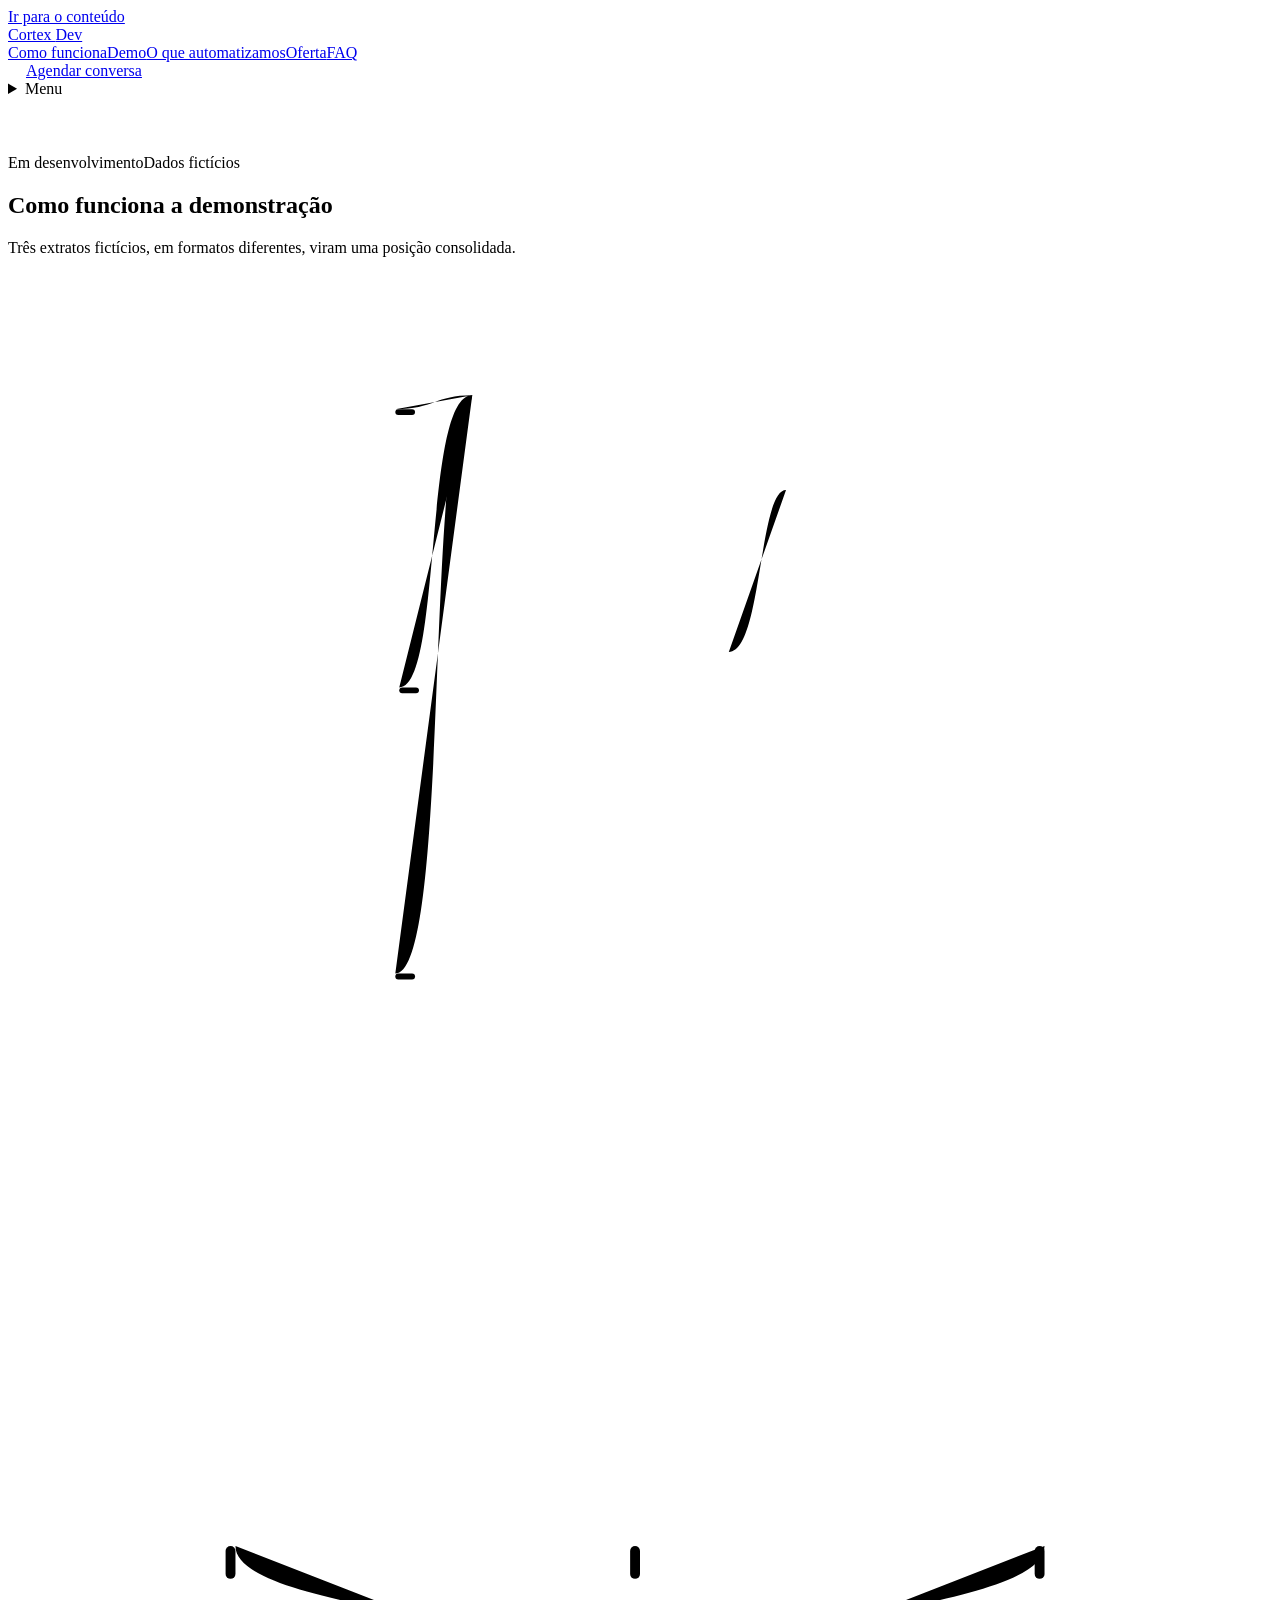
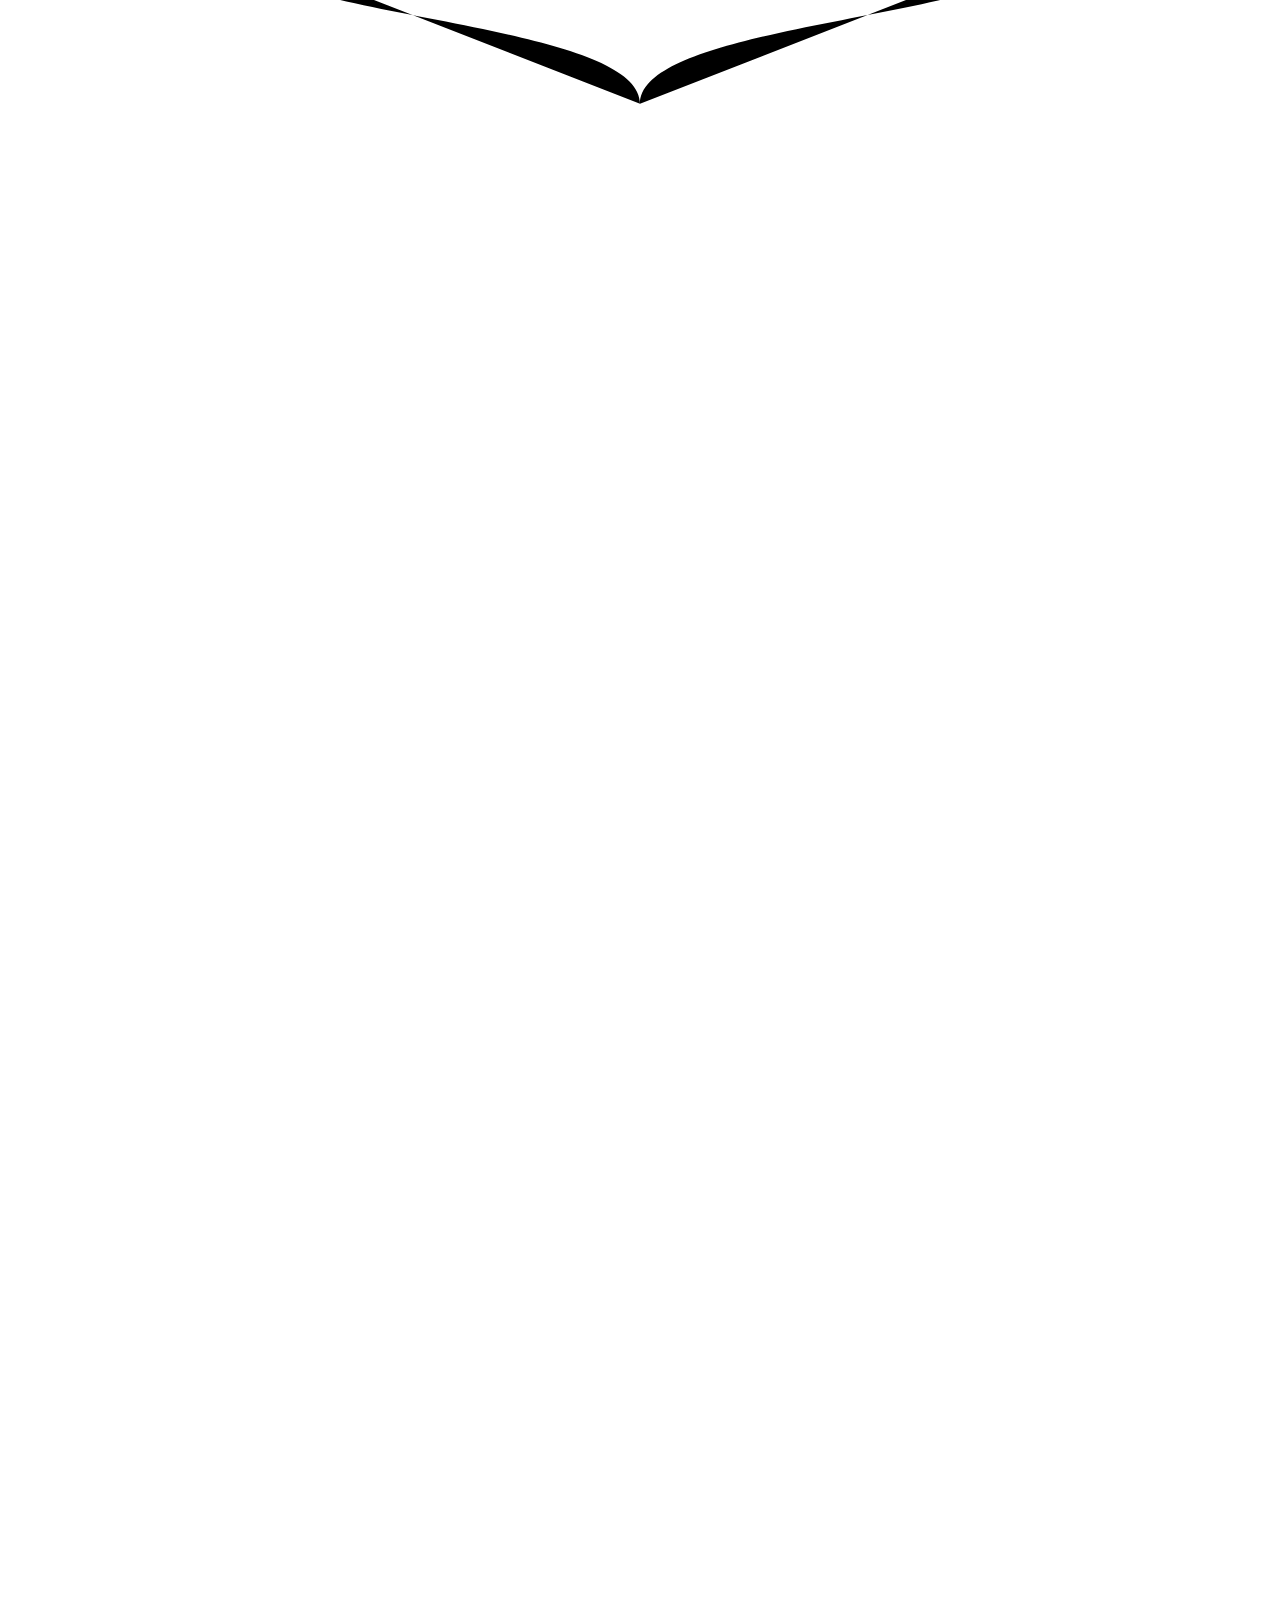
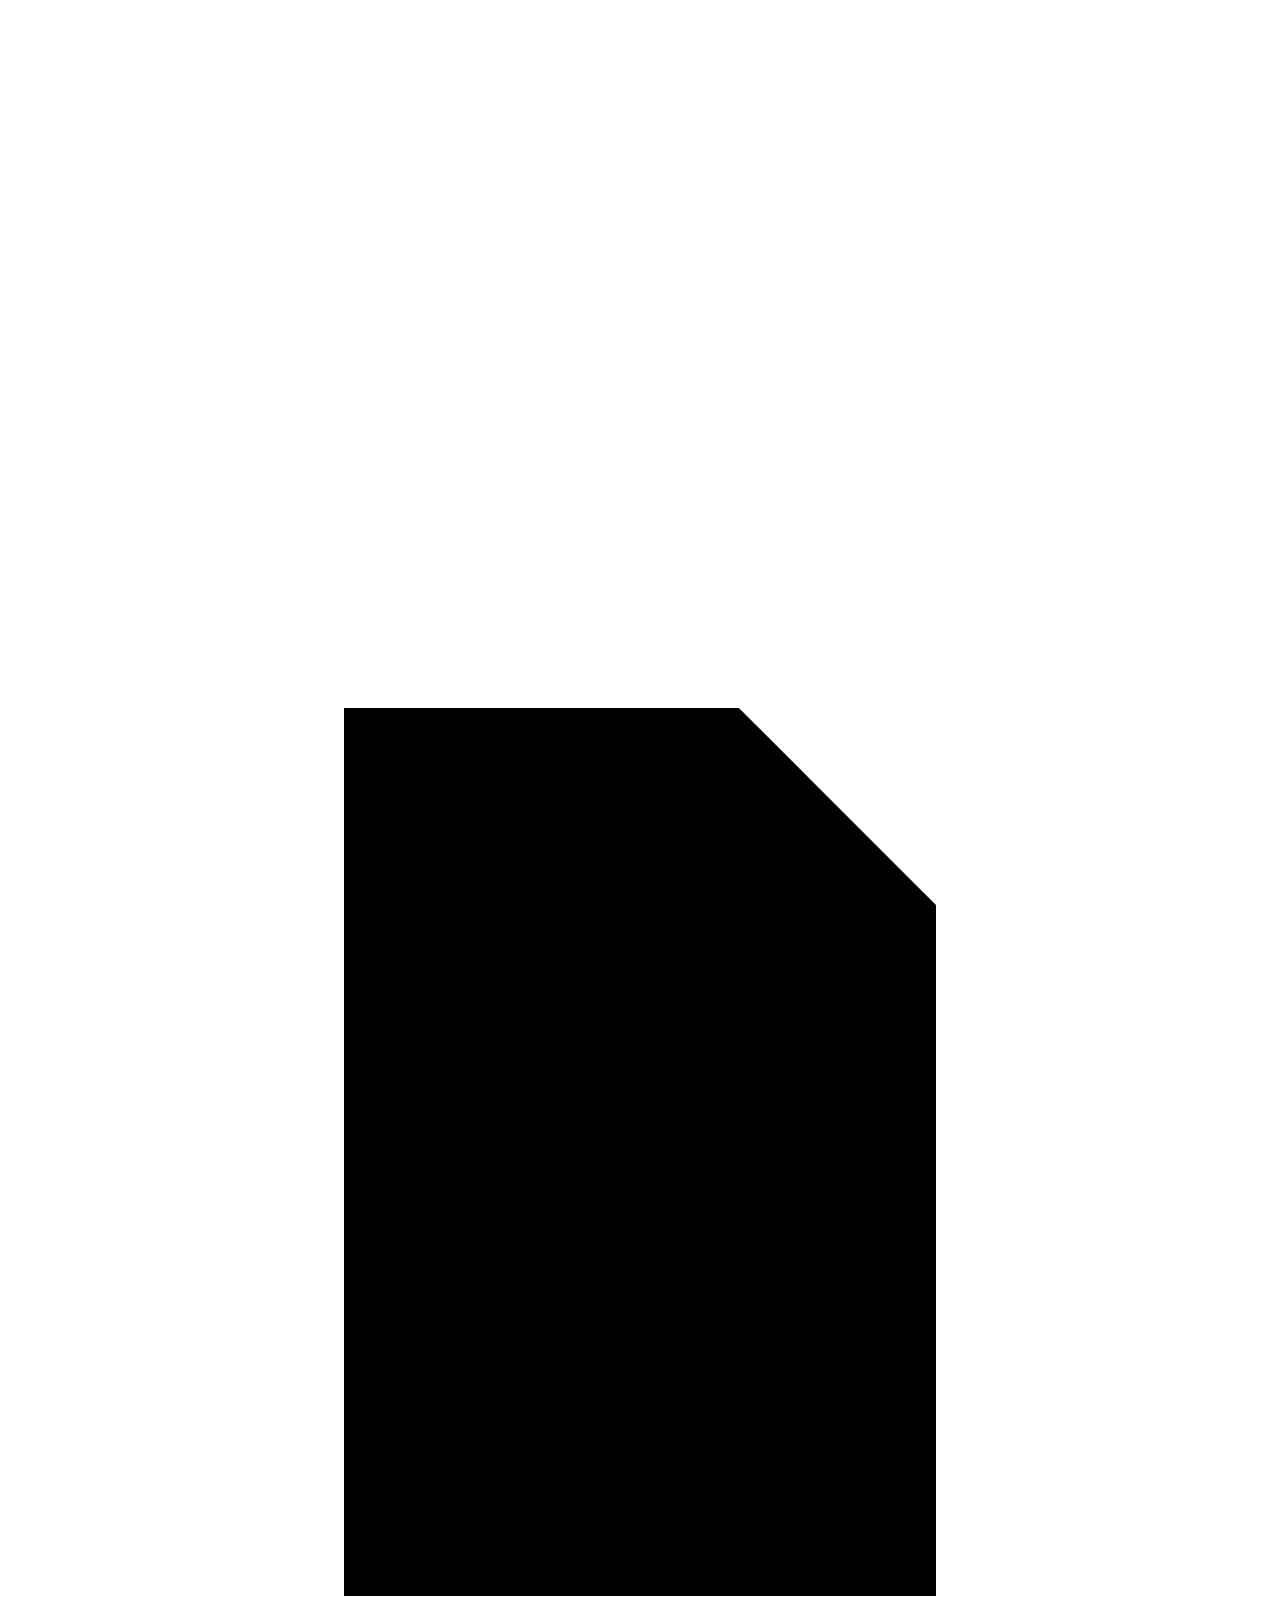
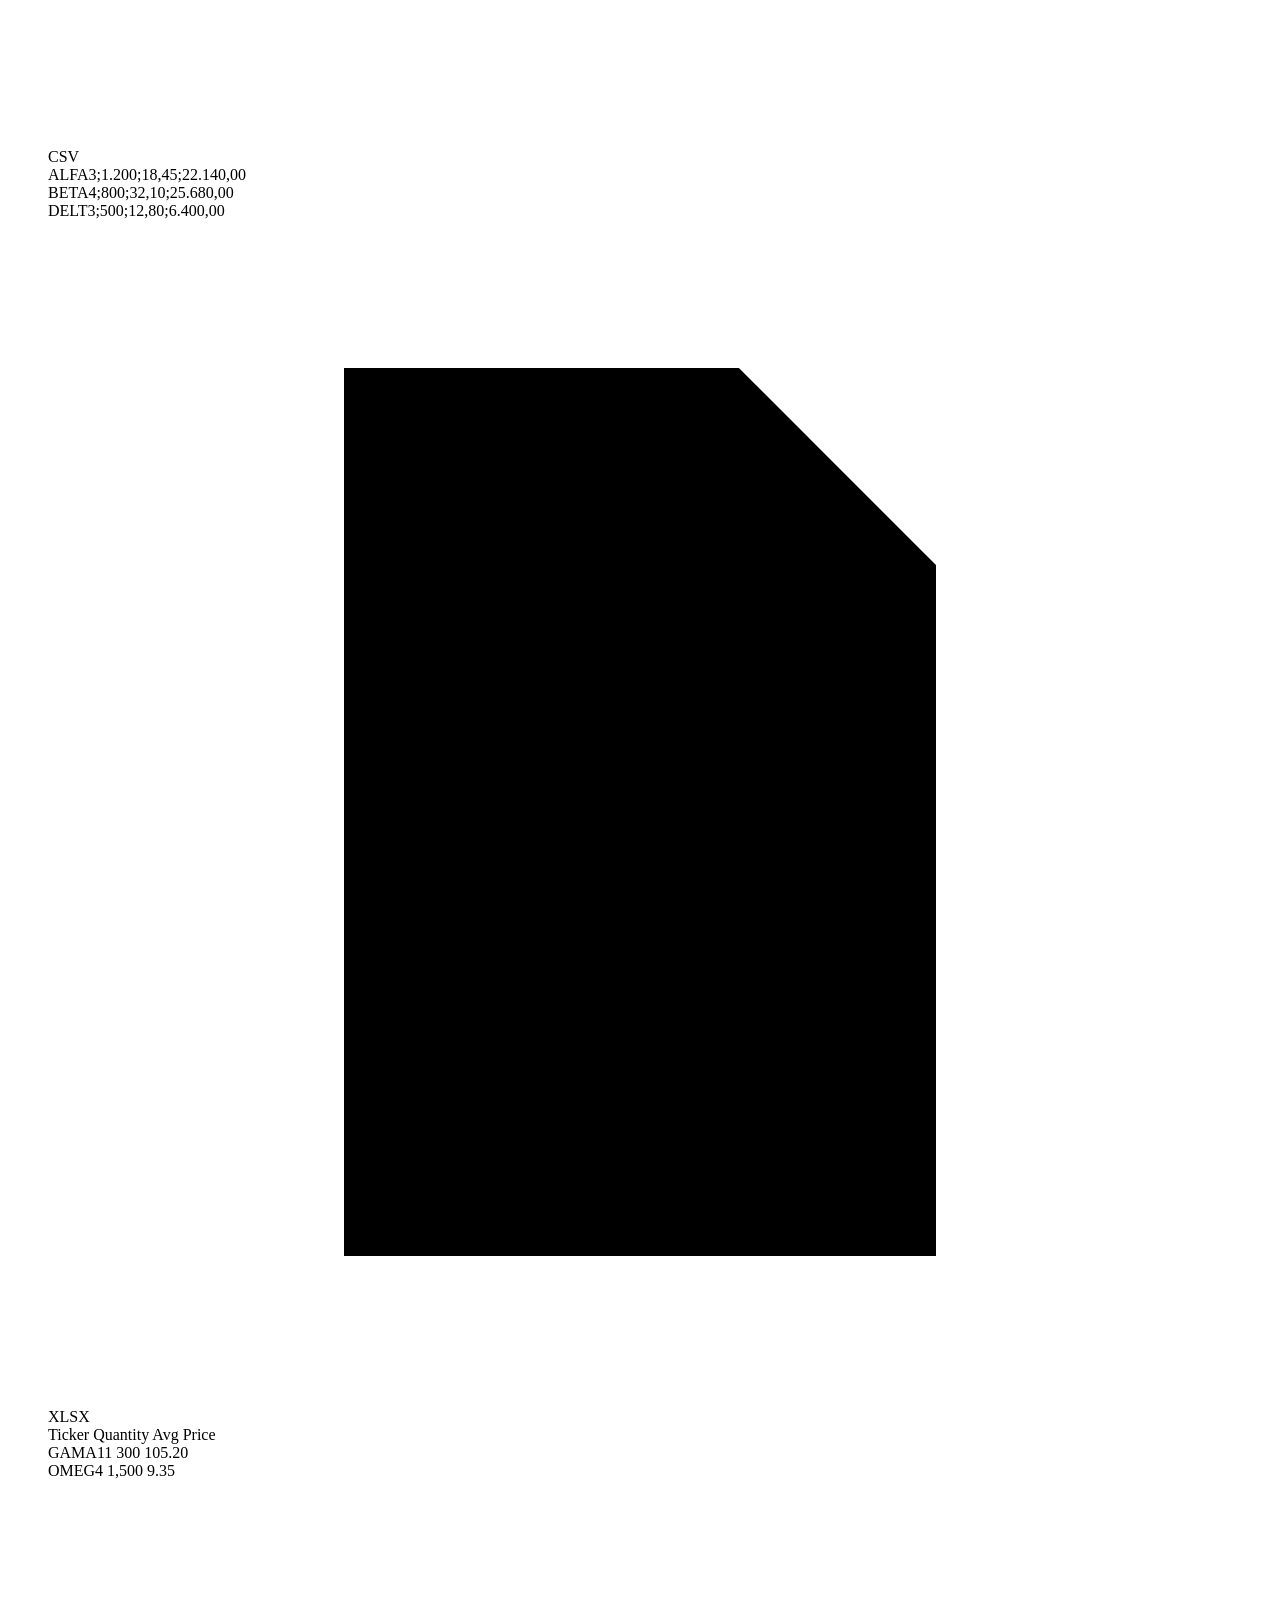
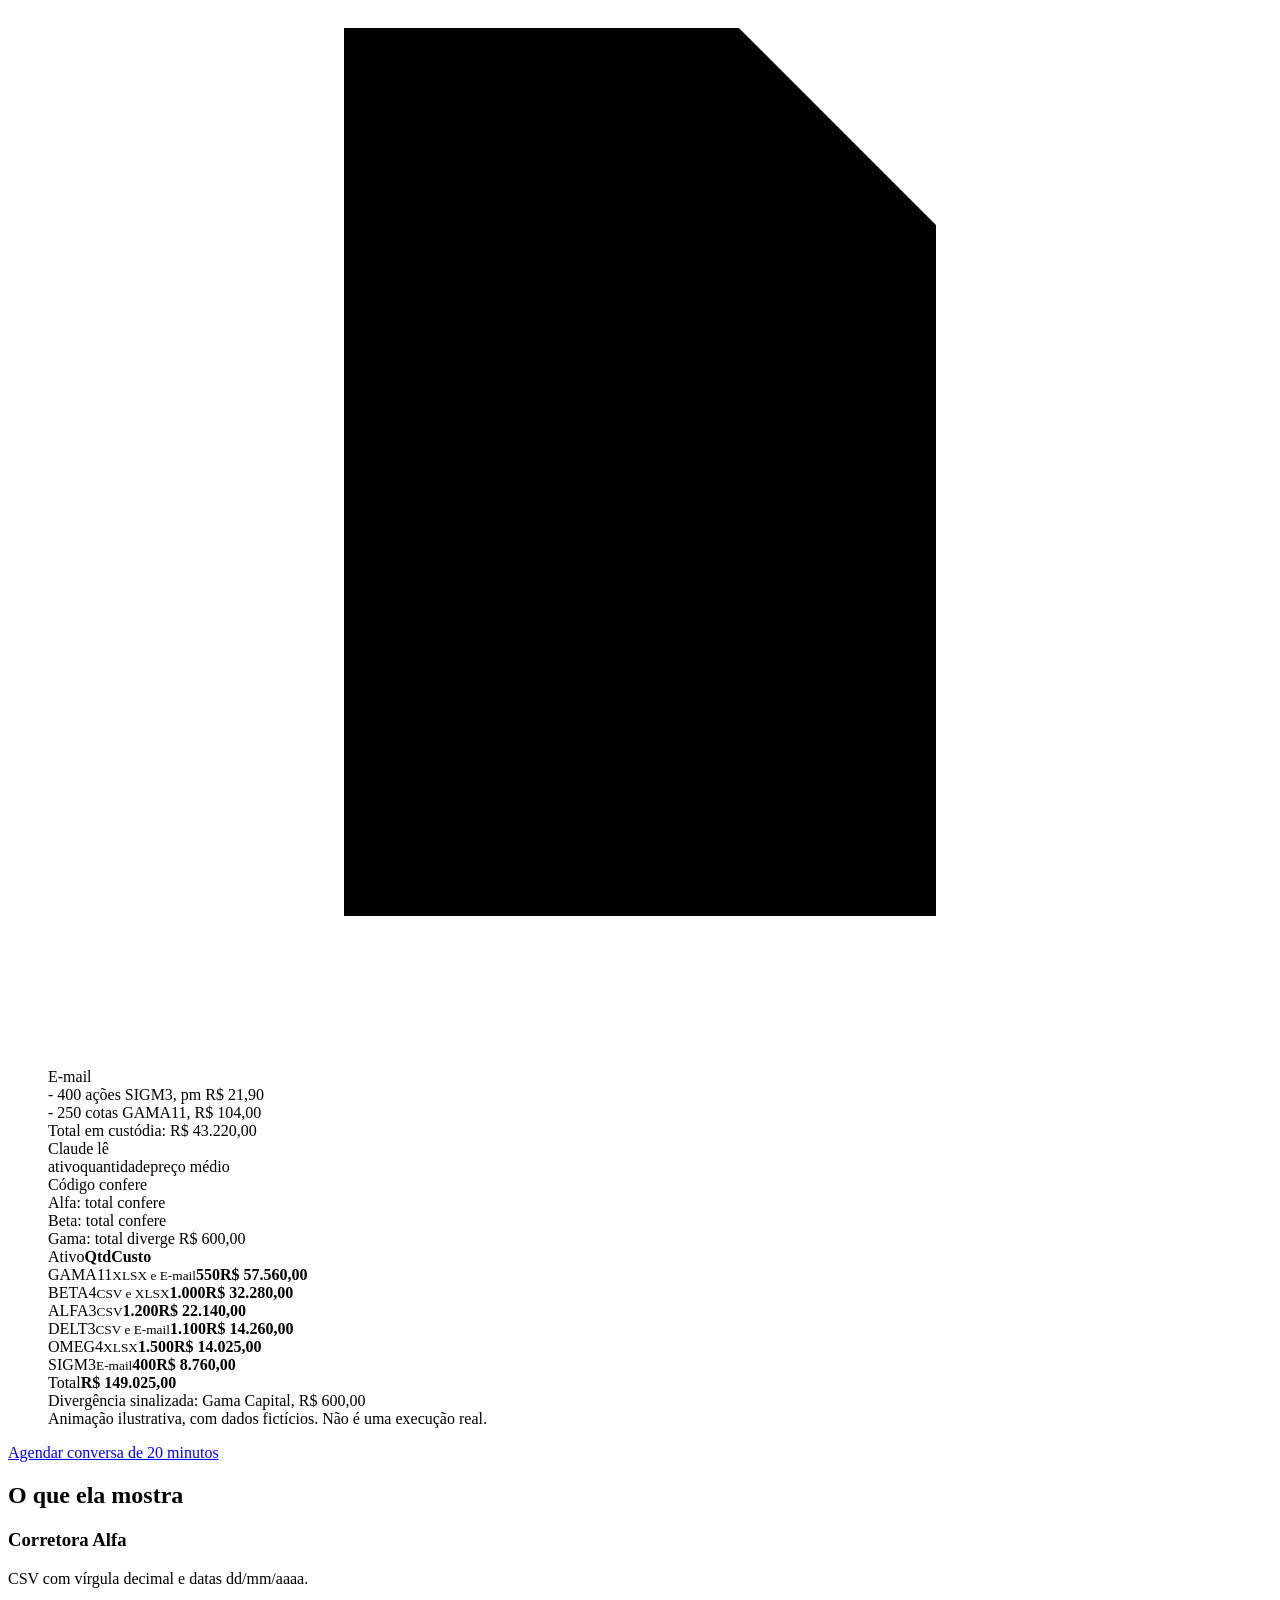
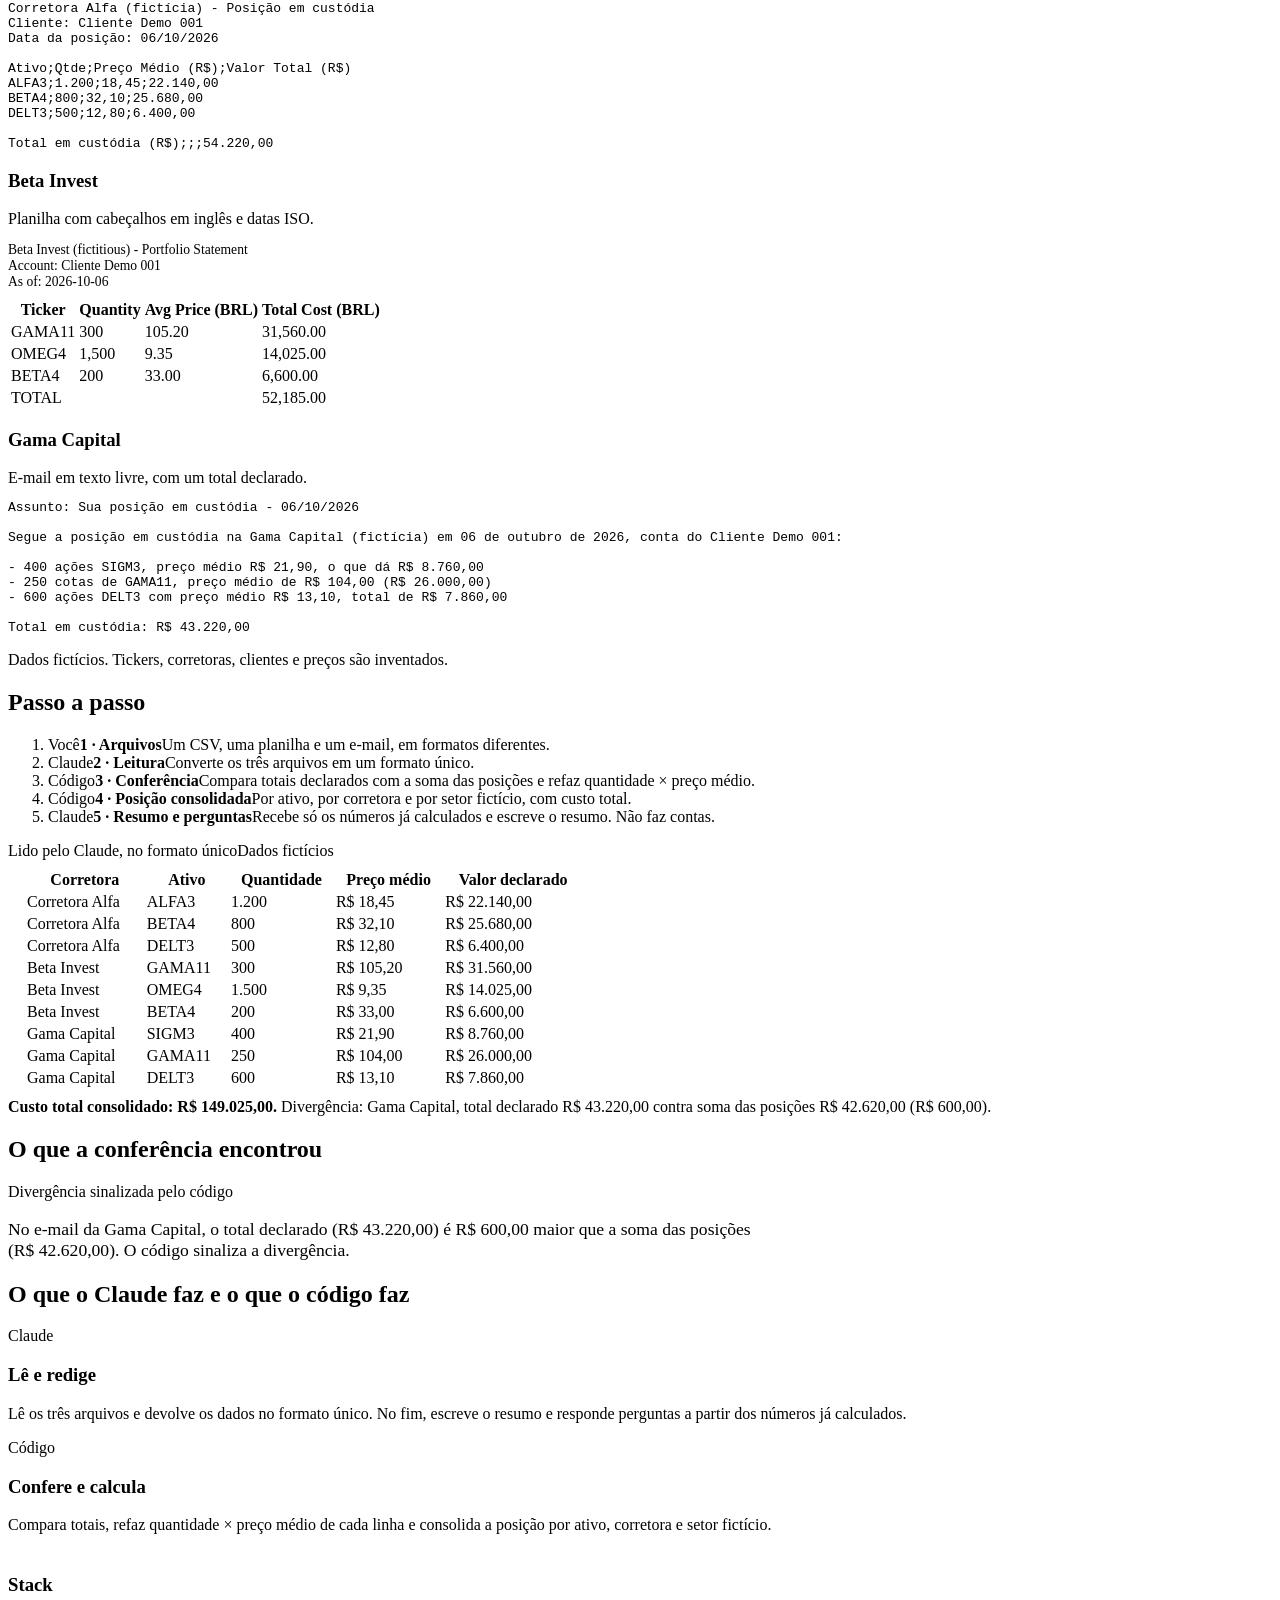
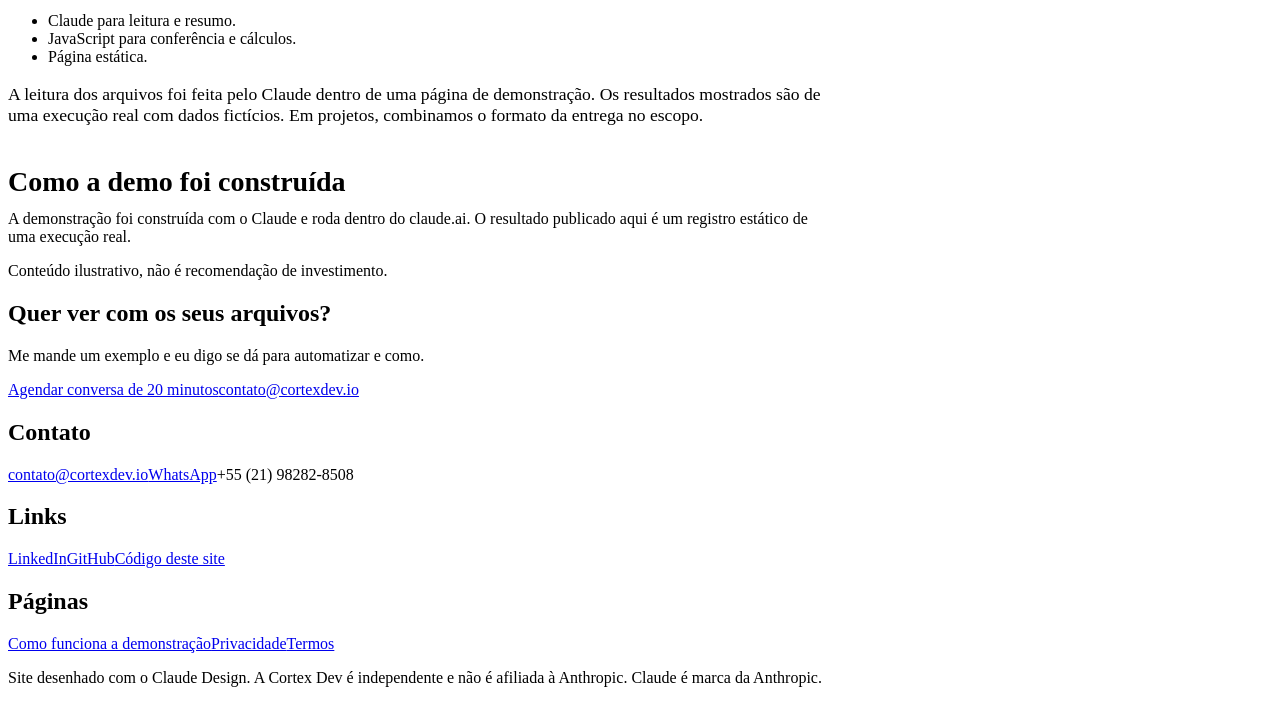
==== demo/index.html @ 575e5af4 "Renomeia e organiza arquivos do site Co-Authored-By: Claude Sonnet 5.5 <noreply@anthropic.com>" ====
<!DOCTYPE html>
<html lang="pt-BR">
<head>
<meta charset="utf-8">
<meta name="viewport" content="width=device-width,initial-scale=1">
<title>Como funciona a demonstração · Cortex Dev</title>
<meta name="description" content="Três extratos fictícios, em formatos diferentes, lidos pelo Claude e conferidos por código. Veja o passo a passo da demonstração.">
<link rel="canonical" href="https://cortexdev.io/demo/">
<link rel="icon" href="../favicon.svg" type="image/svg+xml">
<meta property="og:type" content="website"><meta property="og:site_name" content="Cortex Dev"><meta property="og:locale" content="pt_BR">
<meta property="og:title" content="Como funciona a demonstração · Cortex Dev"><meta property="og:description" content="Três extratos fictícios, em formatos diferentes, lidos pelo Claude e conferidos por código. Veja o passo a passo da demonstração."><meta property="og:url" content="https://cortexdev.io/demo/">
<meta property="og:image" content="https://cortexdev.io/assets/img/og-image.png">
<meta name="twitter:card" content="summary_large_image"><meta name="twitter:title" content="Como funciona a demonstração · Cortex Dev"><meta name="twitter:description" content="Três extratos fictícios, em formatos diferentes, lidos pelo Claude e conferidos por código. Veja o passo a passo da demonstração."><meta name="twitter:image" content="https://cortexdev.io/assets/img/og-image.png">
<meta name="color-scheme" content="light">
<script>var h=document.documentElement;h.classList.add('js');if(matchMedia('(prefers-reduced-motion: reduce)').matches)h.classList.add('rm')</script>
<link rel="preconnect" href="https://fonts.googleapis.com"><link rel="preconnect" href="https://fonts.gstatic.com" crossorigin>
<link href="https://fonts.googleapis.com/css2?family=IBM+Plex+Mono&family=Inter:wght@400;500;600&family=Source+Serif+4:wght@600&display=swap" rel="stylesheet">
<link rel="stylesheet" href="../assets/css/style.css">
<link rel="stylesheet" href="../assets/css/flow.css">
</head>
<body>
<a class="skip" href="#main">Ir para o conteúdo</a>
<header class="top"><div class="wrap bar">
<a class="logo" href="../index.html">Cortex <span>Dev</span></a>
<nav class="main" aria-label="Principal"><a href="../index.html#como">Como funciona</a><a href="../index.html#demo">Demo</a><a href="../index.html#automatizar">O que automatizamos</a><a href="../index.html#oferta">Oferta</a><a href="../index.html#faq">FAQ</a></nav>

<a class="btn p hide-m" href="https://wa.me/5521982828508?text=Ol%C3%A1%2C%20Bruno!%20Quero%20conversar%2020%20minutos%20sobre%20automatizar%20meus%20arquivos%20e%20relat%C3%B3rios." style="min-height:42px;padding:6px 18px" target="_blank" rel="noopener noreferrer">Agendar conversa</a>
<details class="menu"><summary>Menu</summary><div>
<a href="../index.html#como">Como funciona</a><a href="../index.html#demo">Demo</a><a href="../index.html#automatizar">O que automatizamos</a><a href="../index.html#oferta">Oferta</a><a href="../index.html#faq">FAQ</a>
<a href="https://wa.me/5521982828508?text=Ol%C3%A1%2C%20Bruno!%20Quero%20conversar%2020%20minutos%20sobre%20automatizar%20meus%20arquivos%20e%20relat%C3%B3rios." style="font-weight:600" target="_blank" rel="noopener noreferrer">Agendar conversa</a></div></details>
</div></header>
<main id="main">

<section class="s-b" style="padding-top:56px"><div class="wrap">
<div class="demo-top"><span class="b" data-demo="off">Em desenvolvimento</span><span class="b" data-demo="on" hidden>No ar</span><span class="b">Dados fictícios</span></div>
<h1>Como funciona a demonstração</h1>
<p class="lead">Três extratos fictícios, em formatos diferentes, viram uma posição consolidada.</p>
<div class="mt"><figure class="flow-fig">
<div class="fx" role="img" aria-label="Três arquivos em formatos diferentes entram, o Claude lê, o código confere os totais e sai uma tabela padronizada com custo total de R$ 149.025,00 e uma divergência de R$ 600,00 na Gama Capital."><div class="fxi" aria-hidden="true">
<svg class="tr-h" viewBox="0 0 600 430" preserveAspectRatio="none" focusable="false"><path class="tr t1" pathLength="1" d="M176 69 C196 69 196 62 215 62"/><path class="tr t2" pathLength="1" d="M178 210 C200 210 190 62 215 62"/><path class="tr t3" pathLength="1" d="M176 355 C205 355 190 62 215 62"/><path class="tr t4" pathLength="1" d="M280 118 L280 170"/><path class="tr t5" pathLength="1" d="M345 192 C362 192 360 110 374 110"/><rect class="pkt k1" width="10" height="3" rx="1.5" style="offset-path:path('M176 69 C196 69 196 62 215 62')"/><rect class="pkt k2" width="10" height="3" rx="1.5" style="offset-path:path('M178 210 C200 210 190 62 215 62')"/><rect class="pkt k3" width="10" height="3" rx="1.5" style="offset-path:path('M176 355 C205 355 190 62 215 62')"/></svg><svg class="tr-v" viewBox="0 0 360 800" preserveAspectRatio="none" focusable="false"><path class="tr t1" pathLength="1" d="M57 128 C57 150 180 150 180 176"/><path class="tr t2" pathLength="1" d="M180 128 L180 176"/><path class="tr t3" pathLength="1" d="M303 128 C303 150 180 150 180 176"/><path class="tr t4" pathLength="1" d="M180 278 L180 312"/><path class="tr t5" pathLength="1" d="M180 452 L180 472"/><rect class="pkt k1" width="10" height="3" rx="1.5" style="offset-path:path('M57 128 C57 150 180 150 180 176')"/><rect class="pkt k2" width="10" height="3" rx="1.5" style="offset-path:path('M180 128 L180 176')"/><rect class="pkt k3" width="10" height="3" rx="1.5" style="offset-path:path('M303 128 C303 150 180 150 180 176')"/></svg>
<div class="fc c1" style="--r:-2deg"><div class="fcb"><div class="fh"><svg class="fi" viewBox="0 0 24 24" focusable="false"><path d="M6 3h8l4 4v14H6z"/><path d="M14 3v4h4"/></svg>CSV</div><div class="cl">ALFA3;1.200;18,45;22.140,00</div><div class="cl">BETA4;800;32,10;25.680,00</div><div class="cl">DELT3;500;12,80;6.400,00</div></div></div><div class="fc c2" style="--r:1.5deg"><div class="fcb"><div class="fh"><svg class="fi" viewBox="0 0 24 24" focusable="false"><path d="M6 3h8l4 4v14H6z"/><path d="M14 3v4h4"/></svg>XLSX</div><div class="cl">Ticker  Quantity  Avg Price</div><div class="cl">GAMA11  300  105.20</div><div class="cl">OMEG4  1,500  9.35</div></div></div><div class="fc c3" style="--r:-1deg"><div class="fcb"><div class="fh"><svg class="fi" viewBox="0 0 24 24" focusable="false"><path d="M6 3h8l4 4v14H6z"/><path d="M14 3v4h4"/></svg>E-mail</div><div class="cl">- 400 ações SIGM3, pm R$ 21,90</div><div class="cl">- 250 cotas GAMA11, R$ 104,00</div><div class="cl">Total em custódia: R$ 43.220,00</div></div></div>
<div class="nd n1"><i class="sc"></i><span>Claude lê</span></div>
<div class="chips"><span class="chip">ativo</span><span class="chip">quantidade</span><span class="chip">preço médio</span></div>
<div class="nd n2"><span>Código confere</span></div>
<div class="chks"><div class="ck">Alfa: total confere</div><div class="ck">Beta: total confere</div><div class="ck dv">Gama: total diverge R$ 600,00</div></div>
<div class="tab"><div class="row hd"><span>Ativo</span><b>Qtd</b><b>Custo</b></div><div class="row" style="--i:0"><span class="t">GAMA11<small>XLSX e E-mail</small></span><b data-v="550" data-d="0" data-s="4600">550</b><b data-v="57560" data-d="2" data-s="4600" data-p="R$ ">R$ 57.560,00</b></div><div class="row" style="--i:1"><span class="t">BETA4<small>CSV e XLSX</small></span><b data-v="1000" data-d="0" data-s="4720">1.000</b><b data-v="32280" data-d="2" data-s="4720" data-p="R$ ">R$ 32.280,00</b></div><div class="row" style="--i:2"><span class="t">ALFA3<small>CSV</small></span><b data-v="1200" data-d="0" data-s="4840">1.200</b><b data-v="22140" data-d="2" data-s="4840" data-p="R$ ">R$ 22.140,00</b></div><div class="row" style="--i:3"><span class="t">DELT3<small>CSV e E-mail</small></span><b data-v="1100" data-d="0" data-s="4960">1.100</b><b data-v="14260" data-d="2" data-s="4960" data-p="R$ ">R$ 14.260,00</b></div><div class="row" style="--i:4"><span class="t">OMEG4<small>XLSX</small></span><b data-v="1500" data-d="0" data-s="5080">1.500</b><b data-v="14025" data-d="2" data-s="5080" data-p="R$ ">R$ 14.025,00</b></div><div class="row" style="--i:5"><span class="t">SIGM3<small>E-mail</small></span><b data-v="400" data-d="0" data-s="5200">400</b><b data-v="8760" data-d="2" data-s="5200" data-p="R$ ">R$ 8.760,00</b></div><div class="row tot" style="--i:6"><span class="t">Total</span><b></b><b data-v="149025" data-d="2" data-s="5320" data-p="R$ ">R$ 149.025,00</b></div></div>
<div class="bdg">Divergência sinalizada: Gama Capital, R$ 600,00</div>
</div></div>
<div class="fl-ctl" hidden><button type="button" data-a="pause">Pausar</button><button type="button" data-a="replay">Repetir</button></div>
<figcaption>Animação ilustrativa, com dados fictícios. Não é uma execução real.</figcaption>
</figure></div>
<div class="btns mt"><a class="btn p" data-demo="on" target="_blank" rel="noopener" href="resultado/index.html" hidden>Abrir a demo</a><a class="btn s" href="https://wa.me/5521982828508?text=Ol%C3%A1%2C%20Bruno!%20Quero%20conversar%2020%20minutos%20sobre%20automatizar%20meus%20arquivos%20e%20relat%C3%B3rios." target="_blank" rel="noopener noreferrer">Agendar conversa de 20 minutos</a></div>
</div></section>

<section class="s-w" id="mostra"><div class="wrap">
<h2 class="sec-h">O que ela mostra</h2>
<div class="grid g3">
<div class="card"><h3>Corretora Alfa</h3><p style="margin:8px 0 12px">CSV com vírgula decimal e datas dd/mm/aaaa.</p><pre style="white-space:pre;overflow-x:auto">Corretora Alfa (fictícia) - Posição em custódia
Cliente: Cliente Demo 001
Data da posição: 06/10/2026

Ativo;Qtde;Preço Médio (R$);Valor Total (R$)
ALFA3;1.200;18,45;22.140,00
BETA4;800;32,10;25.680,00
DELT3;500;12,80;6.400,00

Total em custódia (R$);;;54.220,00</pre></div>
<div class="card"><h3>Beta Invest</h3><p style="margin:8px 0 12px">Planilha com cabeçalhos em inglês e datas ISO.</p>
<p style="font-size:.85rem;margin-bottom:8px">Beta Invest (fictitious) - Portfolio Statement<br>Account: Cliente Demo 001<br>As of: 2026-10-06</p>
<div style="overflow-x:auto"><table style="min-width:300px"><thead><tr><th>Ticker</th><th class="n">Quantity</th><th class="n">Avg Price (BRL)</th><th class="n">Total Cost (BRL)</th></tr></thead><tbody>
<tr><td>GAMA11</td><td class="n">300</td><td class="n">105.20</td><td class="n">31,560.00</td></tr>
<tr><td>OMEG4</td><td class="n">1,500</td><td class="n">9.35</td><td class="n">14,025.00</td></tr>
<tr><td>BETA4</td><td class="n">200</td><td class="n">33.00</td><td class="n">6,600.00</td></tr>
<tr class="flag"><td>TOTAL</td><td></td><td></td><td class="n">52,185.00</td></tr></tbody></table></div></div>
<div class="card"><h3>Gama Capital</h3><p style="margin:8px 0 12px">E-mail em texto livre, com um total declarado.</p><pre>Assunto: Sua posição em custódia - 06/10/2026

Segue a posição em custódia na Gama Capital (fictícia) em 06 de outubro de 2026, conta do Cliente Demo 001:

- 400 ações SIGM3, preço médio R$ 21,90, o que dá R$ 8.760,00
- 250 cotas de GAMA11, preço médio de R$ 104,00 (R$ 26.000,00)
- 600 ações DELT3 com preço médio R$ 13,10, total de R$ 7.860,00

Total em custódia: R$ 43.220,00</pre></div>
</div>
<p class="disc">Dados fictícios. Tickers, corretoras, clientes e preços são inventados.</p>
</div></section>

<section class="s-t" id="passos"><div class="wrap">
<h2 class="sec-h">Passo a passo</h2>
<ol class="flow">
<li><span class="b vc">Você</span><strong>1 · Arquivos</strong><span class="t">Um CSV, uma planilha e um e-mail, em formatos diferentes.</span></li>
<li><span class="b cl">Claude</span><strong>2 · Leitura</strong><span class="t">Converte os três arquivos em um formato único.</span></li>
<li><span class="b cd">Código</span><strong>3 · Conferência</strong><span class="t">Compara totais declarados com a soma das posições e refaz quantidade × preço médio.</span></li>
<li><span class="b cd">Código</span><strong>4 · Posição consolidada</strong><span class="t">Por ativo, por corretora e por setor fictício, com custo total.</span></li>
<li><span class="b cl">Claude</span><strong>5 · Resumo e perguntas</strong><span class="t">Recebe só os números já calculados e escreve o resumo. Não faz contas.</span></li>
</ol>
<div class="card mt" style="padding:0;overflow:hidden"><div class="mock-h"><span>Lido pelo Claude, no formato único</span><span class="b">Dados fictícios</span></div>
<div style="overflow-x:auto;padding:8px 16px"><table style="min-width:560px"><thead><tr><th>Corretora</th><th>Ativo</th><th class="n">Quantidade</th><th class="n">Preço médio</th><th class="n">Valor declarado</th></tr></thead><tbody>
<tr><td>Corretora Alfa</td><td>ALFA3</td><td class="n">1.200</td><td class="n">R$ 18,45</td><td class="n">R$ 22.140,00</td></tr>
<tr><td>Corretora Alfa</td><td>BETA4</td><td class="n">800</td><td class="n">R$ 32,10</td><td class="n">R$ 25.680,00</td></tr>
<tr><td>Corretora Alfa</td><td>DELT3</td><td class="n">500</td><td class="n">R$ 12,80</td><td class="n">R$ 6.400,00</td></tr>
<tr><td>Beta Invest</td><td>GAMA11</td><td class="n">300</td><td class="n">R$ 105,20</td><td class="n">R$ 31.560,00</td></tr>
<tr><td>Beta Invest</td><td>OMEG4</td><td class="n">1.500</td><td class="n">R$ 9,35</td><td class="n">R$ 14.025,00</td></tr>
<tr><td>Beta Invest</td><td>BETA4</td><td class="n">200</td><td class="n">R$ 33,00</td><td class="n">R$ 6.600,00</td></tr>
<tr><td>Gama Capital</td><td>SIGM3</td><td class="n">400</td><td class="n">R$ 21,90</td><td class="n">R$ 8.760,00</td></tr>
<tr><td>Gama Capital</td><td>GAMA11</td><td class="n">250</td><td class="n">R$ 104,00</td><td class="n">R$ 26.000,00</td></tr>
<tr><td>Gama Capital</td><td>DELT3</td><td class="n">600</td><td class="n">R$ 13,10</td><td class="n">R$ 7.860,00</td></tr></tbody></table></div>
<div class="note"><strong>Custo total consolidado: R$ 149.025,00.</strong> Divergência: Gama Capital, total declarado R$ 43.220,00 contra soma das posições R$ 42.620,00 (R$ 600,00).</div></div>
</div></section>

<section class="s-w" id="conferencia"><div class="wrap">
<h2 class="sec-h">O que a conferência encontrou</h2>
<div class="card" style="max-width:760px"><span class="b" style="margin-bottom:12px">Divergência sinalizada pelo código</span>
<p style="color:var(--tx);font-size:1.1rem">No e-mail da Gama Capital, o total declarado (R$ 43.220,00) é R$ 600,00 maior que a soma das posições (R$ 42.620,00). O código sinaliza a divergência.</p></div>
</div></section>

<section class="s-b" id="papeis"><div class="wrap">
<h2 class="sec-h">O que o Claude faz e o que o código faz</h2>
<div class="grid g2">
<div class="card"><span class="b cl" style="margin-bottom:10px">Claude</span><h3>Lê e redige</h3><p>Lê os três arquivos e devolve os dados no formato único. No fim, escreve o resumo e responde perguntas a partir dos números já calculados.</p></div>
<div class="card"><span class="b cd" style="margin-bottom:10px">Código</span><h3>Confere e calcula</h3><p>Compara totais, refaz quantidade × preço médio de cada linha e consolida a posição por ativo, corretora e setor fictício.</p></div>
</div>
<h3 style="margin:40px 0 12px">Stack</h3>
<ul class="chk"><li>Claude para leitura e resumo.</li><li>JavaScript para conferência e cálculos.</li><li>Página estática.</li></ul>


</div></section>

<section class="s-t" id="nota"><div class="wrap" style="max-width:820px">
<p style="font-size:1.1rem">A leitura dos arquivos foi feita pelo Claude dentro de uma página de demonstração. Os resultados mostrados são de uma execução real com dados fictícios. Em projetos, combinamos o formato da entrega no escopo.</p>
<h2 style="margin:40px 0 12px;font-size:28px">Como a demo foi construída</h2>
<p class="lead" style="margin-top:0">A demonstração foi construída com o Claude e roda dentro do claude.ai. O resultado publicado aqui é um registro estático de uma execução real.</p>
<div class="btns mt"><a class="btn p" data-demo="on" target="_blank" rel="noopener" href="resultado/index.html" hidden>Abrir a demo</a></div>
<p class="disc">Conteúdo ilustrativo, não é recomendação de investimento.</p>
</div></section>

<section class="s-w"><div class="wrap">
<h2>Quer ver com os seus arquivos?</h2>
<p class="lead">Me mande um exemplo e eu digo se dá para automatizar e como.</p>
<div class="btns mt"><a class="btn p" href="https://wa.me/5521982828508?text=Ol%C3%A1%2C%20Bruno!%20Quero%20conversar%2020%20minutos%20sobre%20automatizar%20meus%20arquivos%20e%20relat%C3%B3rios." target="_blank" rel="noopener noreferrer">Agendar conversa de 20 minutos</a><a class="btn s" href="mailto:contato@cortexdev.io">contato@cortexdev.io</a></div>
</div></section>
</main>
<footer><div class="wrap">
<div class="cols">
<div><h2>Contato</h2><nav aria-label="Contato"><a href="mailto:contato@cortexdev.io">contato@cortexdev.io</a><a href="https://wa.me/5521982828508?text=Ol%C3%A1%2C%20Bruno!%20Quero%20conversar%2020%20minutos%20sobre%20automatizar%20meus%20arquivos%20e%20relat%C3%B3rios." target="_blank" rel="noopener noreferrer">WhatsApp</a><span>+55 (21) 98282-8508</span></nav></div>
<div><h2>Links</h2><nav aria-label="Links"><a href="https://www.linkedin.com/in/bruno-carvalho-pessoa/" target="_blank" rel="noopener noreferrer">LinkedIn</a><a href="https://github.com/Cortexdev-io" target="_blank" rel="noopener noreferrer">GitHub</a><a href="https://github.com/Cortexdev-io/website" target="_blank" rel="noopener noreferrer">Código deste site</a></nav></div>
<div><h2>Páginas</h2><nav aria-label="Páginas"><a href="index.html">Como funciona a demonstração</a><a href="../privacidade/index.html">Privacidade</a><a href="../termos/index.html">Termos</a></nav></div>
</div>
<p>Site desenhado com o Claude Design. A Cortex Dev é independente e não é afiliada à Anthropic. Claude é marca da Anthropic.</p>
</div></footer>
<script src="../config.js"></script>
<script src="../assets/js/main.js"></script>
<script src="../assets/js/flow.js"></script>
</body>
</html>
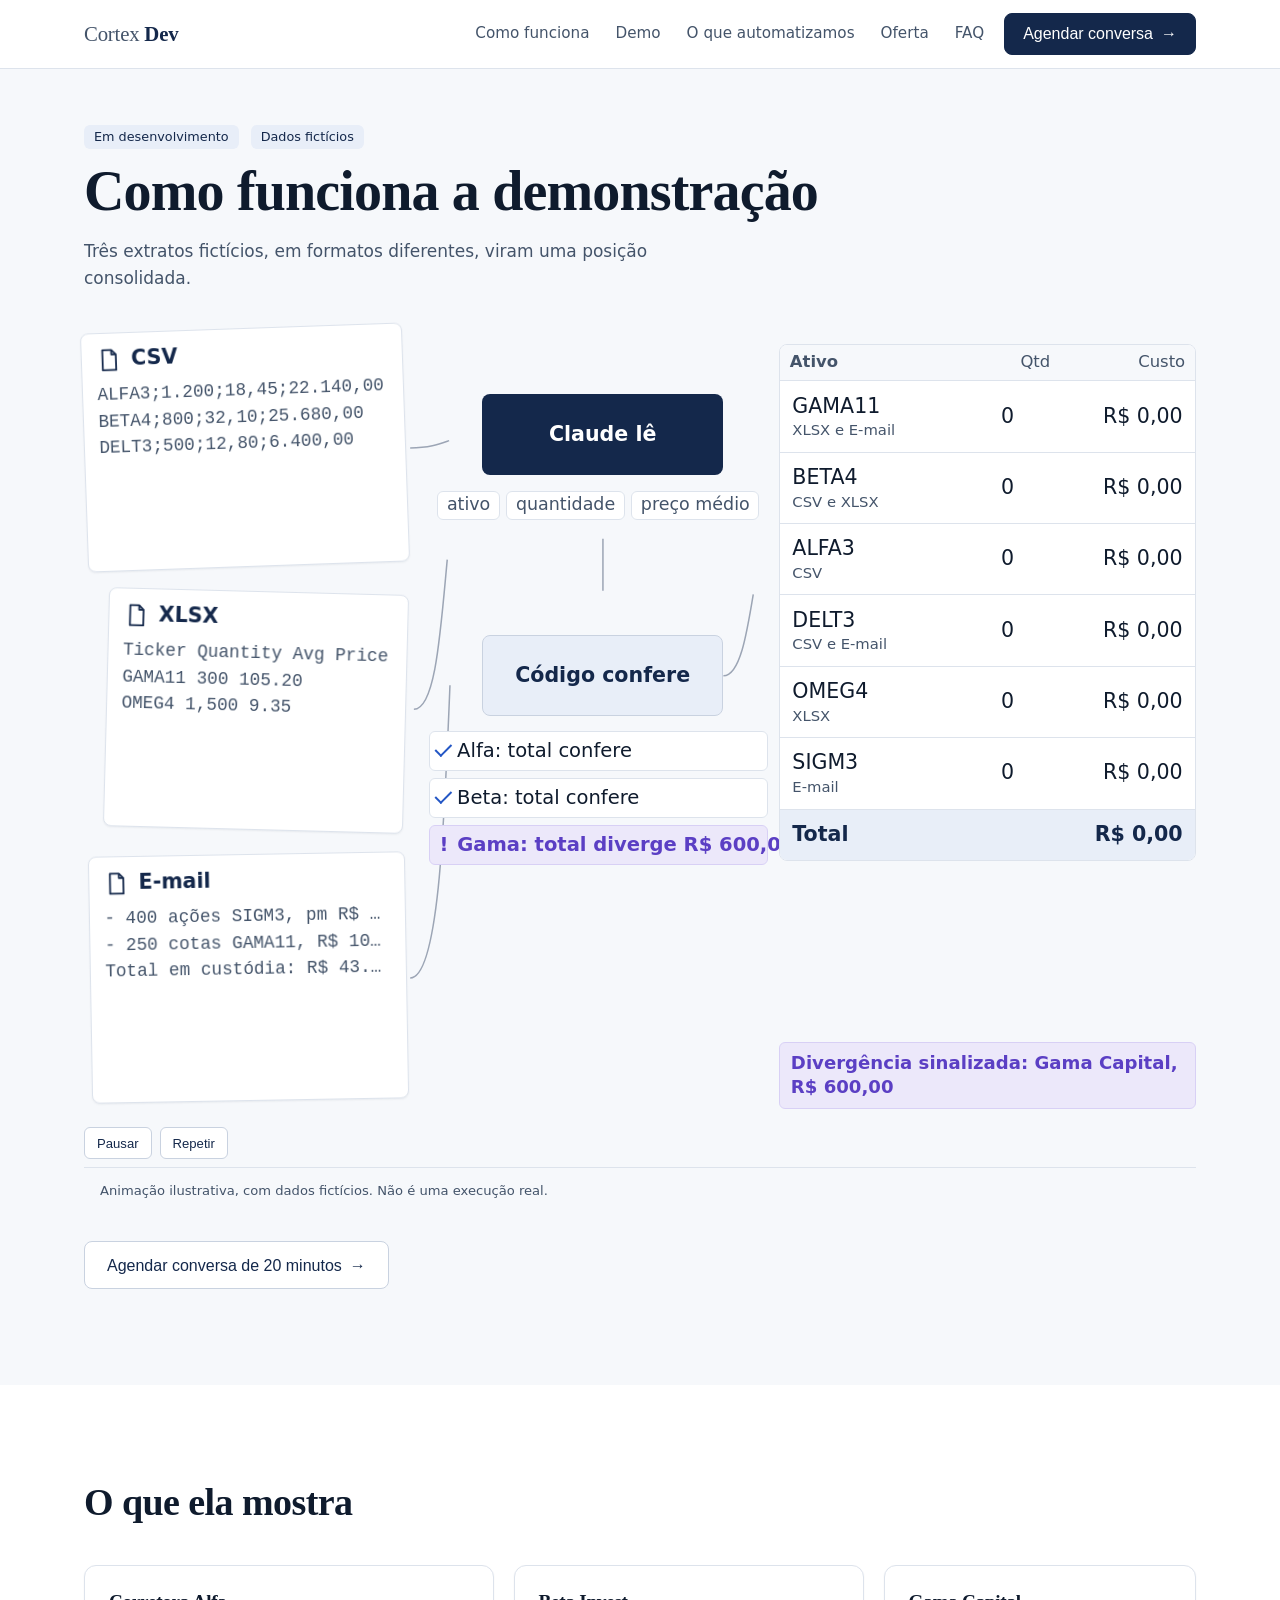
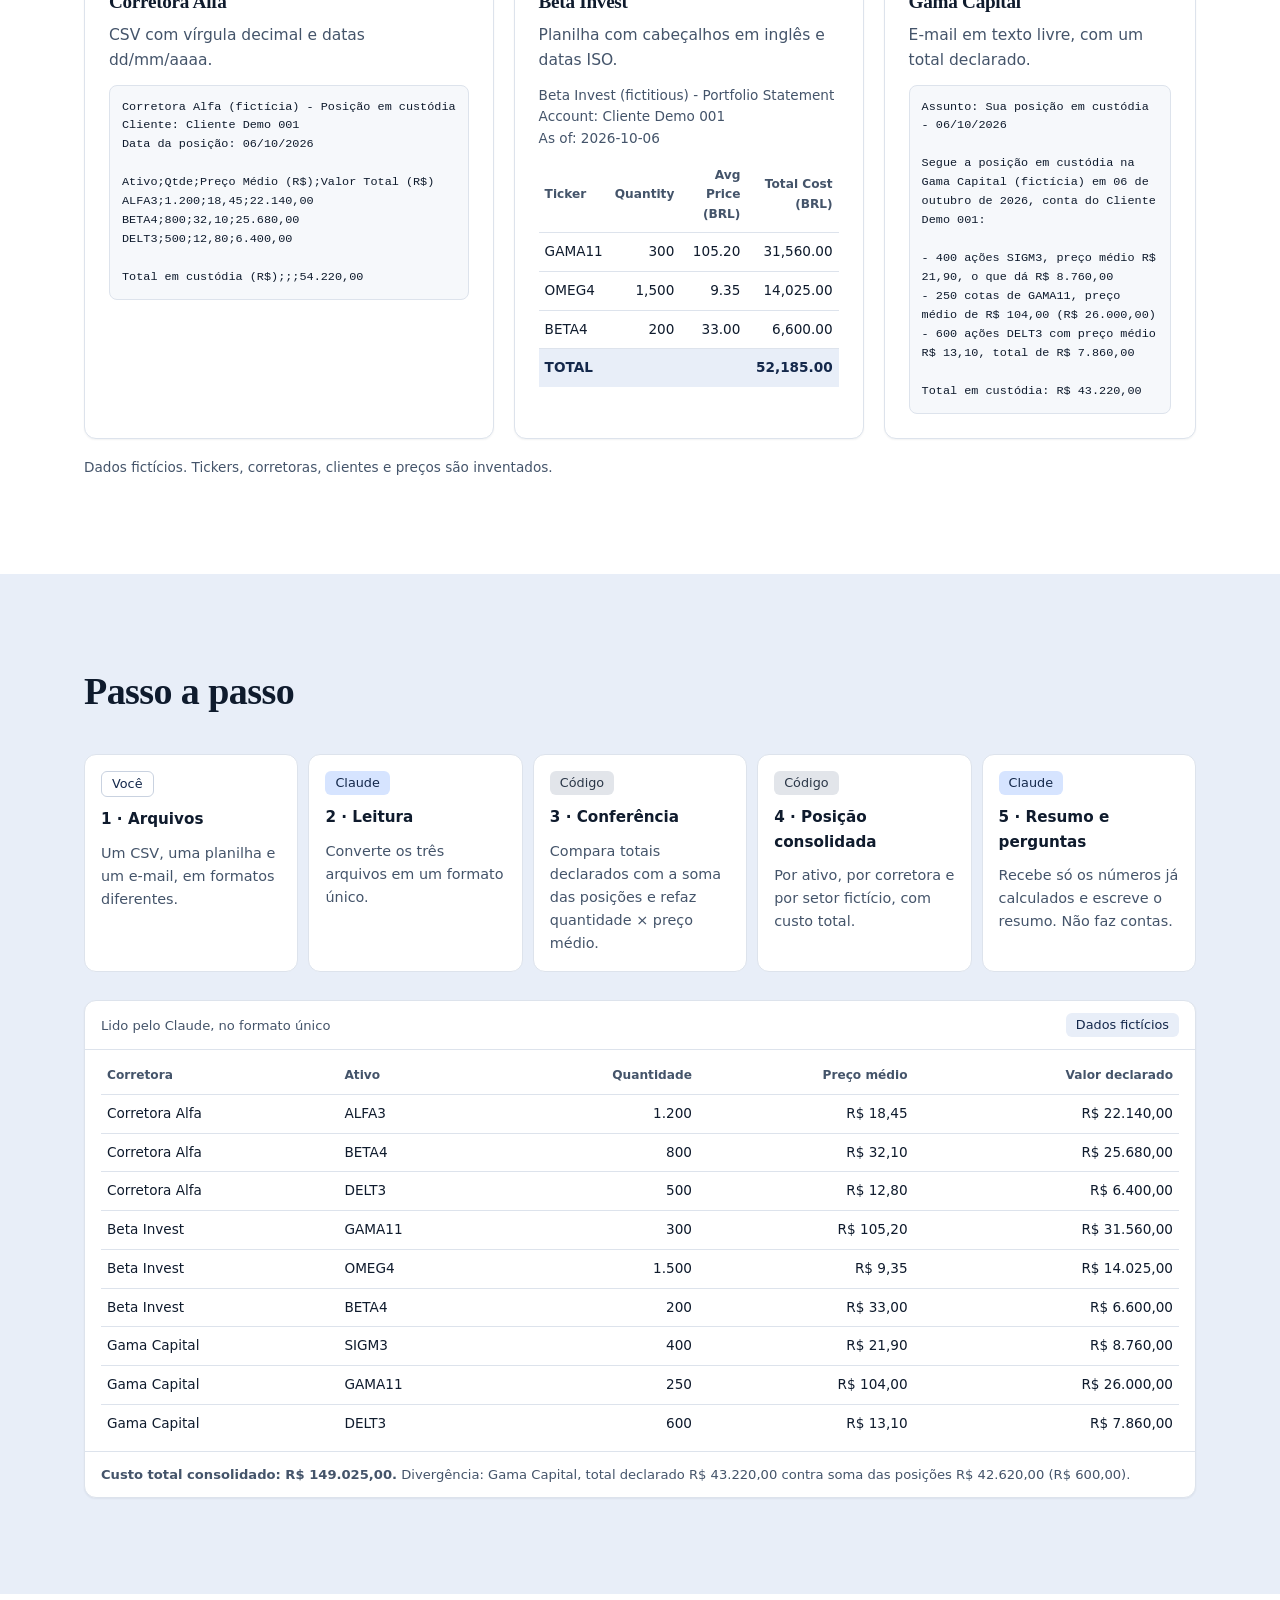
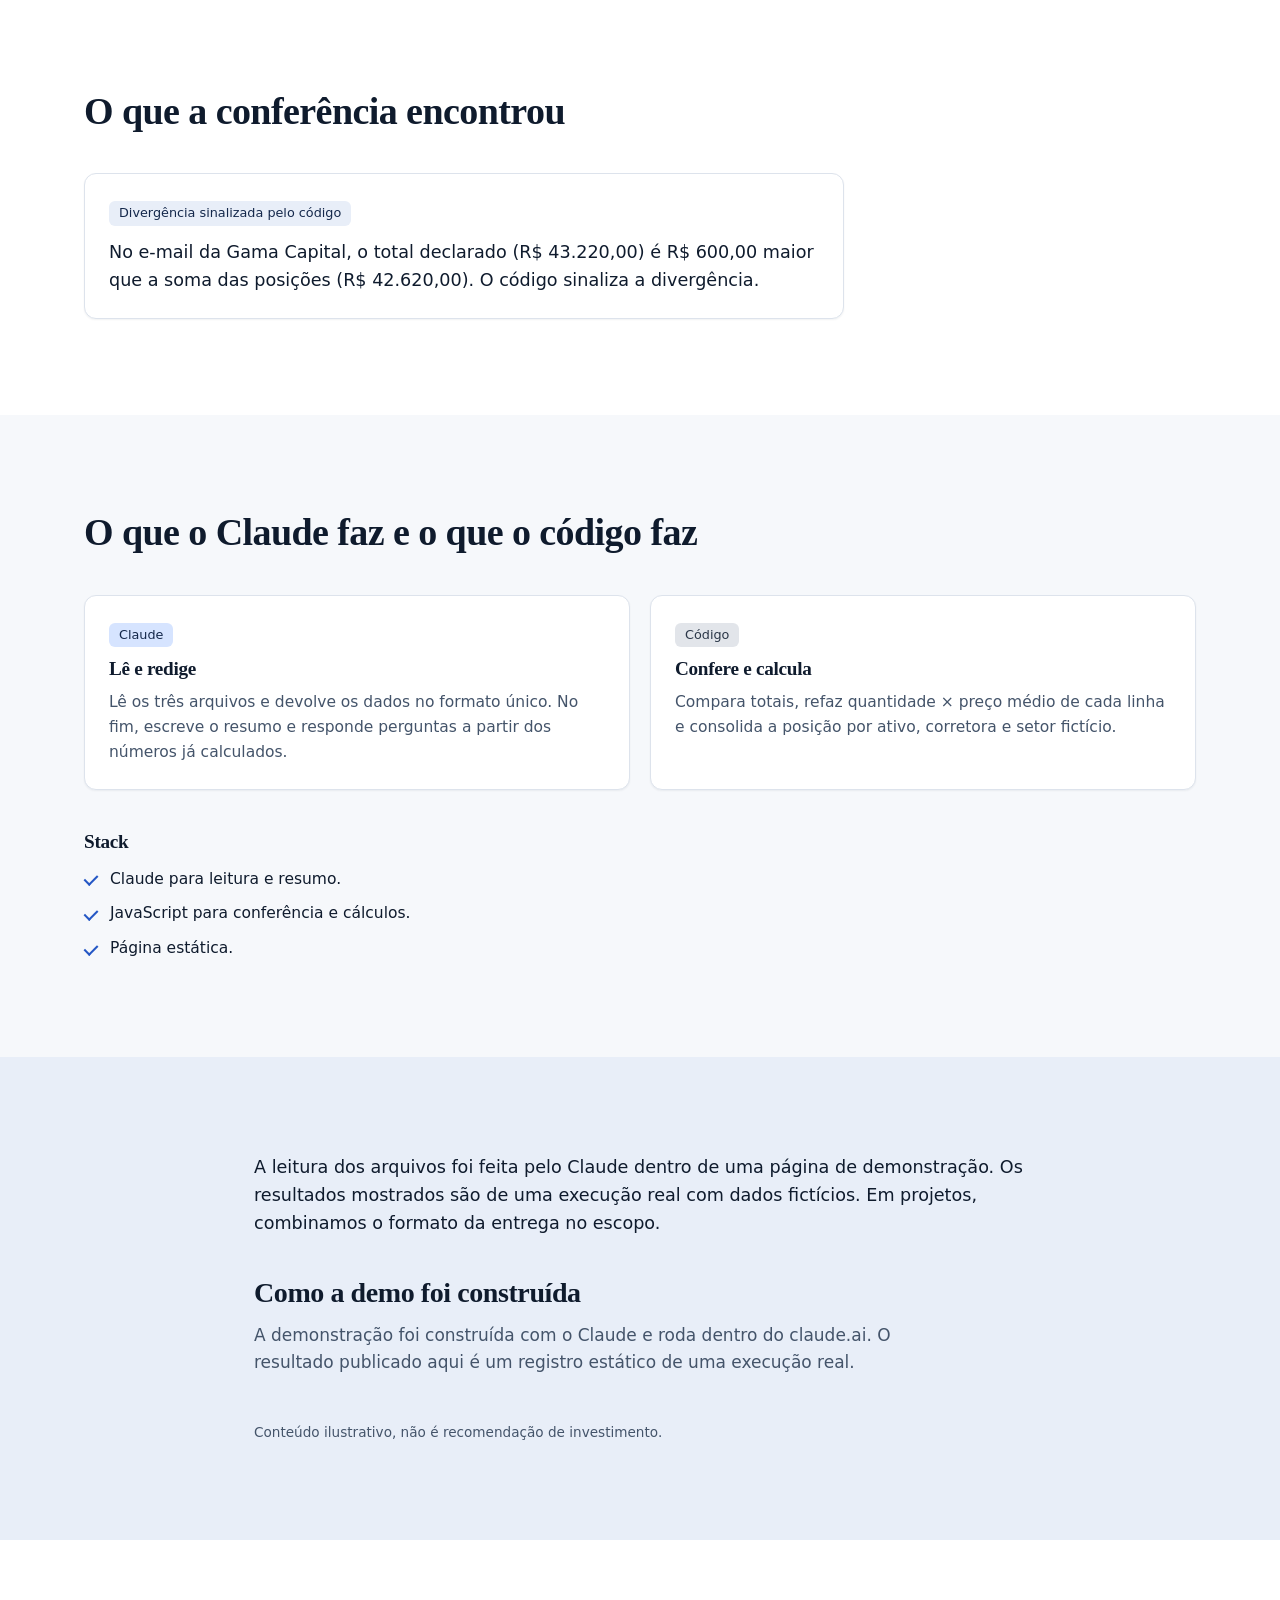
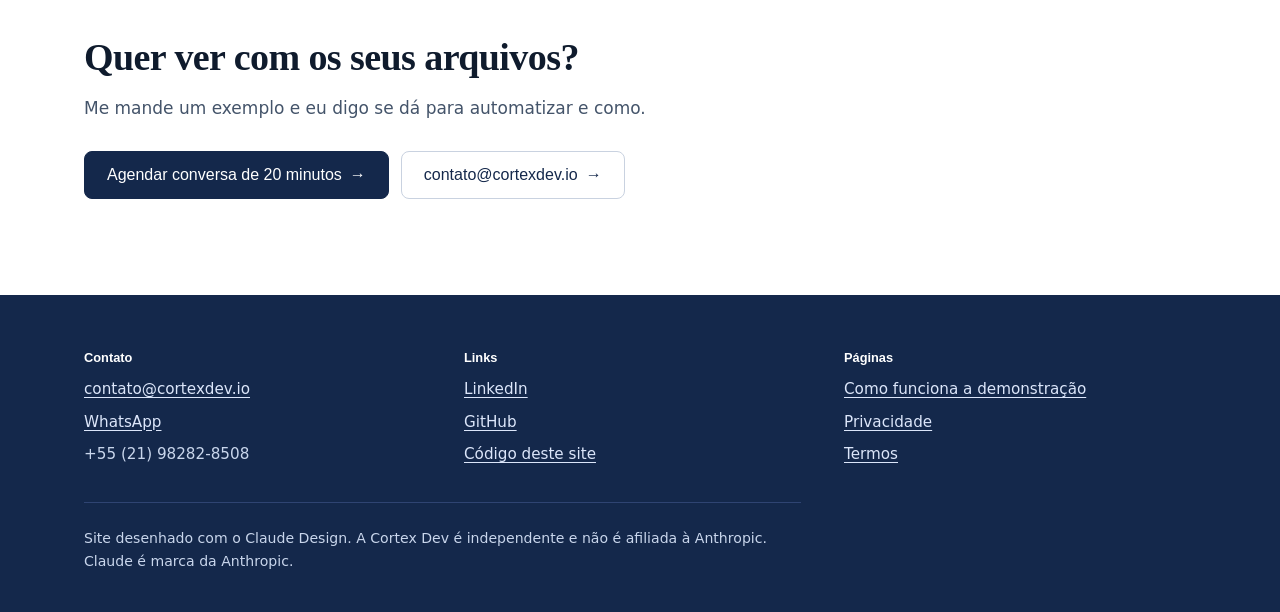
==== commit ad28133d: "Ajusta o layout da animação do fluxo e do grid da demonstração Co-Authored-By: Claude Sonnet 5.5 <no" ====
--- a/demo/index.html
+++ b/demo/index.html
@@ -35,7 +35,7 @@
 <div class="demo-top"><span class="b" data-demo="off">Em desenvolvimento</span><span class="b" data-demo="on" hidden>No ar</span><span class="b">Dados fictícios</span></div>
 <h1>Como funciona a demonstração</h1>
 <p class="lead">Três extratos fictícios, em formatos diferentes, viram uma posição consolidada.</p>
-<div class="mt"><figure class="flow-fig">
+<div class="mt"><figure class="flow-fig flow-wide">
 <div class="fx" role="img" aria-label="Três arquivos em formatos diferentes entram, o Claude lê, o código confere os totais e sai uma tabela padronizada com custo total de R$ 149.025,00 e uma divergência de R$ 600,00 na Gama Capital."><div class="fxi" aria-hidden="true">
 <svg class="tr-h" viewBox="0 0 600 430" preserveAspectRatio="none" focusable="false"><path class="tr t1" pathLength="1" d="M176 69 C196 69 196 62 215 62"/><path class="tr t2" pathLength="1" d="M178 210 C200 210 190 62 215 62"/><path class="tr t3" pathLength="1" d="M176 355 C205 355 190 62 215 62"/><path class="tr t4" pathLength="1" d="M280 118 L280 170"/><path class="tr t5" pathLength="1" d="M345 192 C362 192 360 110 374 110"/><rect class="pkt k1" width="10" height="3" rx="1.5" style="offset-path:path('M176 69 C196 69 196 62 215 62')"/><rect class="pkt k2" width="10" height="3" rx="1.5" style="offset-path:path('M178 210 C200 210 190 62 215 62')"/><rect class="pkt k3" width="10" height="3" rx="1.5" style="offset-path:path('M176 355 C205 355 190 62 215 62')"/></svg><svg class="tr-v" viewBox="0 0 360 800" preserveAspectRatio="none" focusable="false"><path class="tr t1" pathLength="1" d="M57 128 C57 150 180 150 180 176"/><path class="tr t2" pathLength="1" d="M180 128 L180 176"/><path class="tr t3" pathLength="1" d="M303 128 C303 150 180 150 180 176"/><path class="tr t4" pathLength="1" d="M180 278 L180 312"/><path class="tr t5" pathLength="1" d="M180 452 L180 472"/><rect class="pkt k1" width="10" height="3" rx="1.5" style="offset-path:path('M57 128 C57 150 180 150 180 176')"/><rect class="pkt k2" width="10" height="3" rx="1.5" style="offset-path:path('M180 128 L180 176')"/><rect class="pkt k3" width="10" height="3" rx="1.5" style="offset-path:path('M303 128 C303 150 180 150 180 176')"/></svg>
 <div class="fc c1" style="--r:-2deg"><div class="fcb"><div class="fh"><svg class="fi" viewBox="0 0 24 24" focusable="false"><path d="M6 3h8l4 4v14H6z"/><path d="M14 3v4h4"/></svg>CSV</div><div class="cl">ALFA3;1.200;18,45;22.140,00</div><div class="cl">BETA4;800;32,10;25.680,00</div><div class="cl">DELT3;500;12,80;6.400,00</div></div></div><div class="fc c2" style="--r:1.5deg"><div class="fcb"><div class="fh"><svg class="fi" viewBox="0 0 24 24" focusable="false"><path d="M6 3h8l4 4v14H6z"/><path d="M14 3v4h4"/></svg>XLSX</div><div class="cl">Ticker  Quantity  Avg Price</div><div class="cl">GAMA11  300  105.20</div><div class="cl">OMEG4  1,500  9.35</div></div></div><div class="fc c3" style="--r:-1deg"><div class="fcb"><div class="fh"><svg class="fi" viewBox="0 0 24 24" focusable="false"><path d="M6 3h8l4 4v14H6z"/><path d="M14 3v4h4"/></svg>E-mail</div><div class="cl">- 400 ações SIGM3, pm R$ 21,90</div><div class="cl">- 250 cotas GAMA11, R$ 104,00</div><div class="cl">Total em custódia: R$ 43.220,00</div></div></div>
--- a/assets/css/style.css
+++ b/assets/css/style.css
@@ -0,0 +1,134 @@
+:root{--bg:#F6F8FB;--sf:#fff;--tint:#E8EEF8;--ln:#DDE3EC;--tx:#0F1B2D;--tx2:#44546A;--navy:#14284B;--ac:#2457C5;--sh:0 1px 2px rgba(15,27,45,.06)}
+*{box-sizing:border-box}html{scroll-behavior:smooth;scroll-padding-top:80px}
+@media(prefers-reduced-motion:reduce){html{scroll-behavior:auto}*{transition:none!important;animation:none!important}}
+body{margin:0;background:var(--bg);color:var(--tx);font:400 17px/1.6 Inter,system-ui,sans-serif;-webkit-font-smoothing:antialiased}
+[hidden]{display:none!important}
+a{color:var(--ac);text-underline-offset:3px}a:hover{color:var(--navy)}
+:focus-visible{outline:3px solid var(--ac);outline-offset:3px;border-radius:4px}
+h1,h2,h3{font-family:"Source Serif 4",Georgia,serif;font-weight:600;line-height:1.15;margin:0;letter-spacing:-.015em}
+h1{font-size:38px}h2{font-size:30px}h3{font-size:1.2rem;line-height:1.3}
+@media(min-width:900px){h1{font-size:56px;line-height:1.08}h2{font-size:38px}}
+h1 em{font-style:normal}
+p{margin:0}.wrap{max-width:1160px;margin:0 auto;padding:0 24px}
+section{padding:64px 0}@media(min-width:900px){section{padding:96px 0}}
+.s-w{background:var(--sf)}.s-b{background:var(--bg)}.s-t{background:var(--tint)}
+.s-d{background:var(--navy);color:#fff}.s-d h2,.s-d h3{color:#fff}.s-d .lead{color:#C9D6EC}
+.lead{color:var(--tx2);max-width:62ch;margin-top:16px}.sec-h{margin-bottom:40px}
+.skip{position:absolute;left:-999px;top:8px;background:var(--navy);color:#fff;padding:8px 14px;border-radius:8px;z-index:99}.skip:focus{left:8px}
+header.top{position:sticky;top:0;z-index:20;background:#fff;border-bottom:1px solid var(--ln)}
+.bar{display:flex;align-items:center;gap:20px;height:68px}
+.logo{white-space:nowrap;flex:none;font-family:"Source Serif 4",Georgia,serif;font-weight:500;font-size:1.3rem;color:var(--tx2);text-decoration:none;margin-right:auto;letter-spacing:-.01em}.logo span{color:var(--navy);font-weight:700}
+nav.main{display:none;gap:26px}nav.main a{color:var(--tx2);text-decoration:none;font-size:.95rem;font-weight:500}nav.main a:hover{color:var(--navy)}
+.lang{font-size:.9rem;color:var(--tx2);text-decoration:none;border:1px solid #C9D2E0;padding:4px 10px;border-radius:6px}
+details.menu{position:relative}details.menu summary{list-style:none;cursor:pointer;border:1px solid #C9D2E0;border-radius:8px;padding:9px 14px;font-size:.9rem;font-weight:500}
+details.menu summary::-webkit-details-marker{display:none}
+details.menu div{position:absolute;right:0;top:50px;background:#fff;border:1px solid var(--ln);border-radius:12px;padding:8px;display:grid;min-width:240px;box-shadow:0 8px 24px rgba(15,27,45,.10)}
+details.menu a{padding:11px 12px;color:var(--tx);text-decoration:none;border-radius:6px}details.menu a:hover{background:var(--bg)}
+header .btn.hide-m{display:none}
+@media(min-width:960px){nav.main{display:flex}details.menu{display:none}header .btn.hide-m{display:inline-flex}}
+.btn{display:inline-flex;align-items:center;justify-content:center;min-height:48px;padding:10px 22px;border-radius:8px;font:500 1rem/1.2 Inter,sans-serif;text-decoration:none;border:1px solid var(--navy);transition:background .15s,border-color .15s}
+.btn.p{background:var(--navy);color:#fff}.btn.p:hover{background:#0C1B36;border-color:#0C1B36;color:#fff}
+.btn.s{background:#fff;color:var(--navy);border-color:#C9D2E0}.btn.s:hover{border-color:var(--navy);color:var(--navy)}
+.btns{display:flex;flex-wrap:wrap;gap:12px}.micro{font-size:.9rem;color:var(--tx2);margin-top:16px;max-width:54ch}
+.b{display:inline-flex;align-items:center;font-size:.8rem;font-weight:500;padding:2px 10px;border-radius:6px;line-height:1.6;white-space:nowrap;background:var(--tint);color:var(--navy)}
+.b.cl{background:#D6E4FF;color:#14284B}.b.cd{background:#E2E5EA;color:#2B3748}.b.vc{background:#fff;color:var(--navy);border:1px solid #C9D2E0}
+
+.hero{padding:48px 0 56px}@media(min-width:900px){.hero{padding:80px 0 88px}}
+.hero .wrap{animation:fade .5s ease both}@keyframes fade{from{opacity:0}to{opacity:1}}
+.hero-g{display:grid;gap:48px;align-items:center}@media(min-width:960px){.hero-g{grid-template-columns:repeat(12,1fr);gap:24px}.hero-g>div:first-child{grid-column:1/7}.hero-g>figure{grid-column:7/13}}
+.hero h1{margin-bottom:20px}.hero .lead{margin:0 0 28px;font-size:1.1rem}
+.frame{margin:0;background:#fff;border:1px solid var(--ln);border-radius:12px;box-shadow:0 8px 24px rgba(15,27,45,.10);overflow:hidden}
+.frame img{display:block;width:100%}
+.mock-h{display:flex;justify-content:space-between;align-items:center;gap:8px;padding:12px 16px;border-bottom:1px solid var(--ln);font-size:.82rem;color:var(--tx2);flex-wrap:wrap;font-weight:500}
+.ba{display:grid}@media(min-width:620px){.ba{grid-template-columns:1fr 1fr}.ba>div+div{border-left:1px solid var(--ln)}}
+.ba>div{padding:16px;min-width:0}.ba>div+div{border-top:1px solid var(--ln)}@media(min-width:620px){.ba>div+div{border-top:0}}
+.cap{font-size:.78rem;font-weight:600;color:var(--tx2);margin-bottom:10px;display:block}
+pre{margin:0;font:400 .76rem/1.6 "IBM Plex Mono",ui-monospace,monospace;white-space:pre-wrap;word-break:break-word;background:var(--bg);border:1px solid var(--ln);border-radius:8px;padding:12px;color:var(--tx)}
+table{width:100%;border-collapse:collapse;font-size:.85rem;font-variant-numeric:tabular-nums}
+th,td{padding:8px 6px;border-bottom:1px solid var(--ln);text-align:left}th{font-weight:600;color:var(--tx2);font-size:.76rem}td.n,th.n{text-align:right}
+tr.flag td{background:var(--tint);color:var(--navy);font-weight:600}tr:last-child td{border-bottom:0}
+.note,figcaption{font-size:.82rem;color:var(--tx2);padding:12px 16px;border-top:1px solid var(--ln)}
+
+.strip{padding:0;border-block:1px solid var(--ln)}.strip ul{list-style:none;margin:0;padding:22px 0;display:grid;gap:14px}@media(min-width:760px){.strip ul{grid-template-columns:repeat(3,1fr);gap:24px}}
+.strip li{display:flex;align-items:center;gap:12px;font-weight:500}
+.ic{width:20px;height:20px;flex:none;fill:none;stroke:var(--navy);stroke-width:1.6;stroke-linecap:round;stroke-linejoin:round}
+
+.grid{display:grid;gap:20px;grid-template-columns:minmax(0,1fr)}@media(min-width:700px){.g2{grid-template-columns:repeat(2,minmax(0,1fr))}.g3{grid-template-columns:repeat(3,1fr)}}
+.card{background:#fff;border:1px solid var(--ln);border-radius:12px;padding:24px;box-shadow:var(--sh);transition:border-color .15s}.card:hover{border-color:#B8C4D8}
+.card h3{margin-bottom:8px;color:var(--tx)}.card p{color:var(--tx2);font-size:.97rem}.card .ic{margin-bottom:14px}
+.num{display:inline-grid;place-items:center;width:32px;height:32px;border-radius:50%;background:var(--tint);color:var(--navy);font-weight:600;font-size:.9rem;margin-bottom:14px;font-variant-numeric:tabular-nums}
+.steps{list-style:none;padding:0;margin:0;display:grid;gap:16px}@media(min-width:900px){.steps{grid-template-columns:repeat(5,1fr)}}
+.steps li{background:#fff;border:1px solid var(--ln);border-radius:12px;padding:20px;box-shadow:var(--sh)}.steps p{font-size:.97rem}
+.closer{margin-top:32px;font-family:"Source Serif 4",Georgia,serif;font-weight:600;font-size:1.4rem}
+.flow{list-style:none;margin:28px 0 0;padding:0;display:grid;gap:10px}@media(min-width:900px){.flow{grid-template-columns:repeat(5,1fr)}}
+.flow li{border:1px solid var(--ln);background:#fff;border-radius:12px;padding:16px;display:grid;gap:10px;justify-items:start;font-weight:500;font-size:.95rem}
+.demo-top{display:flex;flex-wrap:wrap;gap:12px;align-items:center;margin-bottom:12px}
+.video iframe,.video video{width:100%;aspect-ratio:16/9;border:0;border-radius:12px;background:#000}
+.prev{width:100%;display:block;border:1px solid var(--ln);border-radius:12px;margin-top:28px;box-shadow:0 8px 24px rgba(15,27,45,.10)}
+
+.dflow{list-style:none;margin:8px 0 48px;padding:0;position:relative;display:grid;gap:28px}
+.dflow:before{content:"";position:absolute;left:6px;top:8px;bottom:8px;width:1px;background:#4B6290}
+.dflow li{position:relative;padding-left:40px;display:grid;gap:8px;justify-items:start}
+.dflow li:before{content:"";position:absolute;left:0;top:5px;width:13px;height:13px;border-radius:50%;background:var(--navy);border:2px solid #fff}
+.dflow strong{font-weight:600}.dflow span.t{color:#C9D6EC;font-size:.95rem}
+@media(min-width:900px){.dflow{grid-template-columns:repeat(4,1fr);gap:24px}.dflow:before{left:0;right:0;top:6px;bottom:auto;width:auto;height:1px}.dflow li{padding:32px 0 0}.dflow li:before{top:0}}
+.s-d .card{border-color:transparent}.sec-box{margin-top:32px;background:#fff;color:var(--tx);border-radius:12px;padding:28px}.sec-box h3{color:var(--tx)}
+
+.chk{list-style:none;margin:0;padding:0;display:grid;gap:10px}.chk li{padding-left:26px;position:relative;font-size:.97rem}
+.chk li:before{content:"";position:absolute;left:3px;top:.38em;width:6px;height:11px;border:solid var(--ac);border-width:0 2px 2px 0;transform:rotate(45deg)}
+.chk.no li{color:var(--tx2)}.chk.no li:before{border:0;transform:none;width:10px;height:2px;background:#9AA7BA;top:.8em;left:2px}
+.pk{display:flex;flex-direction:column;gap:20px}.pk .price{font-family:"Source Serif 4",Georgia,serif;font-size:2.8rem;font-weight:600;font-variant-numeric:tabular-nums;line-height:1.05;letter-spacing:-.02em}
+.pk .price small{font-family:Inter,sans-serif;font-size:.85rem;font-weight:500;color:var(--tx2);display:block;margin-bottom:6px;letter-spacing:0}
+.pk h4{margin:0 0 10px;font-size:.88rem;font-weight:600;color:var(--navy)}.pk .btn{margin-top:auto;width:100%}
+.who{display:grid;gap:36px;align-items:start}@media(min-width:800px){.who.ph{grid-template-columns:240px 1fr}}
+.who img{width:100%;max-width:240px;border-radius:12px;display:block;border:1px solid var(--ln);aspect-ratio:1;object-fit:cover}
+.links{display:flex;flex-wrap:wrap;gap:8px 22px;margin:18px 0}.mt{margin-top:28px}
+details.q{background:#fff;border:1px solid var(--ln);border-radius:12px;margin-bottom:10px}
+details.q summary{cursor:pointer;padding:18px 52px 18px 20px;font-weight:600;list-style:none;position:relative}
+details.q summary::-webkit-details-marker{display:none}
+details.q summary:before,details.q summary:after{content:"";position:absolute;right:22px;top:50%;width:12px;height:2px;background:var(--navy);margin-top:-1px}
+details.q summary:after{transform:rotate(90deg);transition:transform .15s}details.q[open] summary:after{transform:none}
+details.q p{padding:0 20px 20px;color:var(--tx2);max-width:68ch}
+.disc{font-size:.85rem;color:var(--tx2);margin-top:18px}
+footer{background:var(--navy);color:#C9D6EC;padding:56px 0 40px;font-size:.95rem}
+footer .wrap{display:grid;gap:36px}footer .cols{display:grid;gap:28px}@media(min-width:760px){footer .cols{grid-template-columns:repeat(3,1fr)}}
+footer h2{font-family:Inter,sans-serif;font-size:.8rem;font-weight:600;color:#fff;letter-spacing:0;margin-bottom:12px}
+footer nav{display:grid;gap:8px}footer a{color:#DCE6FA}footer a:hover{color:#fff}footer p{border-top:1px solid #2F4472;padding-top:24px;font-size:.88rem;max-width:80ch}
+.center{min-height:70vh;display:grid;place-content:center;text-align:center;gap:20px;padding:40px 20px;justify-items:center}
+
+
+@view-transition{navigation:auto}
+:root{--e:cubic-bezier(.2,.7,.2,1)}
+header.top{transition:box-shadow .3s}header.top.sc{box-shadow:0 1px 8px rgba(15,27,45,.08)}
+#prog{position:absolute;left:0;bottom:-1px;height:2px;width:100%;background:var(--ac);transform:scaleX(0);transform-origin:left}
+nav.main a{padding:6px 0;border-bottom:2px solid transparent}nav.main a[aria-current]{color:var(--navy);border-bottom-color:var(--ac)}
+.btn{transition:background .2s,border-color .2s,transform .2s var(--e)}.btn:hover{transform:translateY(-1px)}.btn:active{transform:scale(.98)}
+.btn:after{content:"→";margin-left:8px;display:inline-block;transition:transform .25s var(--e)}.btn:hover:after{transform:translateX(4px)}
+.card{transition:border-color .3s,transform .3s var(--e)}.card:hover{transform:translateY(-2px);border-color:var(--ac)}
+.strip [data-count]{color:var(--ac);font-weight:600;font-variant-numeric:tabular-nums}
+.js:not(.rm) .rv{opacity:0;transform:translateY(16px);transition:opacity .5s var(--e),transform .5s var(--e)}
+.js:not(.rm) .rv.in{opacity:1;transform:none}
+.js:not(.rm) .pk .chk:not(.no) li:before{transform:rotate(45deg) scale(0);transition:transform .35s var(--e)}
+.js:not(.rm) .pk.seen .chk:not(.no) li:before{transform:rotate(45deg) scale(1)}
+.pk .chk li:nth-child(2):before{transition-delay:.1s}.pk .chk li:nth-child(3):before{transition-delay:.2s}.pk .chk li:nth-child(4):before{transition-delay:.3s}.pk .chk li:nth-child(5):before{transition-delay:.4s}
+
+.dflow{overflow:hidden}.dflow li:before{background:#fff}.dflow li .t{display:block}
+.js:not(.rm) .dflow:before{transform:scaleY(0);transform-origin:top;transition:transform .9s var(--e)}.js:not(.rm) .dflow.go:before{transform:none}
+.js:not(.rm) .dflow li:before{background:var(--navy);transition:background .3s}
+.js:not(.rm) .dflow.go li:before{background:#fff;transition-delay:calc(var(--i)*250ms + 500ms)}
+.dflow:after{content:"";position:absolute;left:0;top:0;bottom:0;width:13px;background:radial-gradient(circle at 6.5px bottom,#fff 0 4px,transparent 5px);opacity:0;pointer-events:none}
+.js:not(.rm) .dflow.go:after{opacity:1;animation:dotv 4.5s 1.5s infinite cubic-bezier(.45,0,.2,1)}@keyframes dotv{from{transform:translateY(-100%)}to{transform:none}}
+@media(min-width:900px){.js:not(.rm) .dflow:before{transform:scaleX(0);transform-origin:left}.js:not(.rm) .dflow.go:before{transform:none}
+.dflow:after{right:0;bottom:auto;width:auto;height:13px;background:radial-gradient(circle at right 6.5px,#fff 0 4px,transparent 5px)}
+.js:not(.rm) .dflow.go:after{animation-name:doth}}@keyframes doth{from{transform:translateX(-100%)}to{transform:none}}
+
+details.q p{padding:0 20px 20px}
+details.q[open] summary:after{transform:none}
+.js:not(.rm) details.q .a{display:grid;grid-template-rows:0fr;transition:grid-template-rows .35s var(--e)}
+.js:not(.rm) details.q.show .a{grid-template-rows:1fr}.js:not(.rm) details.q .a>div{overflow:hidden}
+.js:not(.rm) details.q summary:after{transform:rotate(90deg);transition:transform .3s var(--e)}.js:not(.rm) details.q.show summary:after{transform:none}
+
+.flow li .t{font-weight:400;color:var(--tx2);font-size:.9rem}.flow li{align-content:start}
+.prose{max-width:760px}.prose h1{margin-bottom:8px}.prose h2{font-size:1.5rem;margin:36px 0 10px}.prose p,.prose li{color:var(--tx2)}.prose ul{padding-left:20px;display:grid;gap:6px;margin:10px 0}.prose p{margin-top:8px}.upd{font-size:.9rem}
+.card pre{font-size:.74rem}
+tr.div td{background:#ECE8FA;color:#5B3FC4;font-weight:600}
--- a/assets/css/flow.css
+++ b/assets/css/flow.css
@@ -0,0 +1,61 @@
+.flow-fig{margin:0;width:100%;max-width:600px}
+.fx{position:relative;aspect-ratio:600/430;container-type:inline-size;width:100%}
+.fxi{position:absolute;inset:0;font-size:max(10px,1.85cqw);line-height:1.35;color:var(--tx)}
+.fxi>svg{position:absolute;inset:0;width:100%;height:100%;overflow:visible}
+.tr-v{display:none}
+.tr{fill:none;stroke:var(--navy);stroke-opacity:.4;stroke-width:1.5;stroke-dasharray:1;vector-effect:non-scaling-stroke}
+.pkt{fill:var(--navy);offset-rotate:auto;opacity:0}
+.fc{position:absolute;transform:rotate(var(--r))}
+.fcb{height:100%;background:#fff;border:1px solid var(--ln);border-radius:8px;padding:.6em .7em;overflow:hidden;box-shadow:var(--sh)}
+.fh{display:flex;align-items:center;gap:.4em;font-weight:600;color:var(--navy);margin-bottom:.4em}
+.fi{width:1.3em;height:1.3em;fill:none;stroke:var(--navy);stroke-width:1.6;stroke-linejoin:round}
+.fcb .cl{font:400 .86em/1.5 "IBM Plex Mono",monospace;white-space:nowrap;overflow:hidden;text-overflow:ellipsis;color:var(--tx2)}
+.c1{left:0;top:1%;width:29%;height:30%}.c2{left:2%;top:34%;width:27%;height:30%}.c3{left:.5%;top:67%;width:28.5%;height:31%}
+.nd{position:absolute;left:35.8%;width:21.7%;height:10.2%;display:grid;place-items:center;border-radius:8px;font-weight:600;overflow:hidden}
+.n1{top:9.3%;background:var(--navy);color:#fff}.n2{top:39.5%;background:var(--tint);color:var(--navy);border:1px solid #C9D2E0}
+.sc{position:absolute;inset:0;transform:translateX(100%)}.sc:before{content:"";position:absolute;left:0;top:0;bottom:0;width:3px;background:#fff}
+.chips{position:absolute;left:31%;top:21.4%;width:30.5%;display:flex;gap:.3em;justify-content:center}
+.chip{background:#fff;border:1px solid var(--ln);border-radius:6px;padding:.1em .5em;font-size:.85em;color:var(--tx2);white-space:nowrap}
+.chks{position:absolute;left:31%;top:51.6%;width:30.5%}
+.ck{display:flex;gap:.45em;align-items:center;background:#fff;border:1px solid var(--ln);border-radius:6px;padding:.3em .5em;margin-bottom:.35em;font-size:.95em;white-space:nowrap}
+.ck:before{content:"";width:.35em;height:.7em;border:solid var(--ac);border-width:0 2px 2px 0;transform:rotate(45deg) translate(-.1em,-.1em);flex:none}
+.ck.dv,.bdg{background:#ECE8FA;color:#5B3FC4;border-color:#D8D0F5;font-weight:600}.ck.dv:before{content:"!";border:0;transform:none;width:auto;height:auto;font-weight:700}
+.tab{position:absolute;left:62.5%;top:3%;width:37.5%;background:#fff;border:1px solid var(--ln);border-radius:8px;overflow:hidden}
+.row{display:grid;grid-template-columns:minmax(0,1fr) 3.6em 7.8em;gap:.4em;align-items:center;padding:.55em .6em;border-bottom:1px solid var(--ln);font-variant-numeric:tabular-nums}
+.row b{font-weight:500;text-align:right;white-space:nowrap}.row small{display:block;font-size:.72em;color:var(--tx2)}
+.hd{background:var(--bg);color:var(--tx2);font-size:.8em;font-weight:600;padding:.4em .6em}.tot{background:var(--tint);color:var(--navy);font-weight:600;border-bottom:0}.tot b{font-weight:600}
+.bdg{position:absolute;left:62.5%;bottom:1%;width:37.5%;border:1px solid #D8D0F5;border-radius:6px;padding:.45em .6em;font-size:.88em}
+@media(min-width:1024px){.flow-wide{max-width:1160px}}
+.fl-ctl{display:flex;gap:8px;margin-top:10px}
+.fl-ctl button{font:500 .82rem Inter,sans-serif;color:var(--navy);background:#fff;border:1px solid #C9D2E0;border-radius:6px;padding:4px 12px;min-height:32px;cursor:pointer}.fl-ctl button:hover{border-color:var(--navy)}
+.flow-fig figcaption{font-size:.82rem;color:var(--tx2);margin-top:8px}
+.fx.armed:not(.is-playing) :is(.fc,.nd,.chip,.ck,.tab,.bdg){opacity:0}.fx.armed:not(.is-playing) .tr{stroke-dashoffset:1}
+.fx.is-paused *{animation-play-state:paused!important}
+.is-playing{--e:cubic-bezier(.2,.7,.2,1)}
+.is-playing .fc{animation:ci .5s var(--e) both}.is-playing .c2{animation-delay:.35s}.is-playing .c3{animation-delay:.7s}
+.is-playing .fcb{animation:fo .5s var(--e) both 1.5s}.is-playing .c2 .fcb{animation-delay:1.75s}.is-playing .c3 .fcb{animation-delay:2s}
+.is-playing .tr{animation:dr .9s var(--e) both}.is-playing .t2{animation-delay:1.45s}.is-playing .t3{animation-delay:1.7s}.is-playing .t1{animation-delay:1.2s}
+.is-playing .t4{animation-duration:.4s;animation-delay:2.9s}.is-playing .t5{animation-duration:.3s;animation-delay:4.3s}
+.is-playing .pkt{animation:pk .8s var(--e) both}.is-playing .k1{animation-delay:1.4s}.is-playing .k2{animation-delay:1.65s}.is-playing .k3{animation-delay:1.9s}
+.is-playing .n1{animation:po .45s var(--e) both 1s}.is-playing .sc{animation:sw .8s var(--e) both 2.3s}
+.is-playing .chip{animation:up .4s var(--e) both}.is-playing .chip:nth-child(1){animation-delay:2.6s}.is-playing .chip:nth-child(2){animation-delay:2.9s}.is-playing .chip:nth-child(3){animation-delay:3.2s}
+.is-playing .n2{animation:po .45s var(--e) both 3s}
+.is-playing .ck{animation:up .4s var(--e) both}.is-playing .ck:nth-child(1){animation-delay:3.5s}.is-playing .ck:nth-child(2){animation-delay:3.85s}.is-playing .ck:nth-child(3){animation-delay:4.2s}
+.is-playing .tab{animation:sl .4s var(--e) both 4.4s}
+.is-playing .row{animation:sl .4s var(--e) both;animation-delay:calc(4.6s + var(--i,0)*.12s)}.is-playing .hd{animation:none}
+.is-playing .bdg{animation:up .5s var(--e) both 6s}
+@keyframes ci{from{opacity:0;transform:translateX(-24px) rotate(var(--r))}}
+@keyframes fo{50%{transform:scale(.96,.8);opacity:.7}}
+@keyframes dr{from{stroke-dashoffset:1}}
+@keyframes pk{0%{offset-distance:0;opacity:0}15%,85%{opacity:1}100%{offset-distance:100%;opacity:0}}
+@keyframes po{from{opacity:0;transform:scale(.9)}}
+@keyframes sw{from{transform:translateX(-100%)}to{transform:translateX(100%)}}
+@keyframes up{from{opacity:0;transform:translateY(8px)}}
+@keyframes sl{from{opacity:0;transform:translateX(-16px)}}
+@media(max-width:720px){
+.fx{aspect-ratio:360/800}.fxi{font-size:max(10px,3.1cqw)}.tr-h{display:none}.tr-v{display:block}
+.c1,.c2,.c3{top:0;height:16%;width:31.5%}.c1{left:0}.c2{left:34.25%}.c3{left:68.5%}.fcb .cl:nth-child(4){display:none}
+.nd{left:27.8%;width:44.4%;height:5.2%}.n1{top:22%}.n2{top:39%}
+.chips{left:5%;width:90%;top:28.5%}.chks{left:14%;width:72%;top:45%}
+.tab{left:0;width:100%;top:57.5%}.bdg{left:0;width:100%;bottom:auto;top:93%}}
+@media(prefers-reduced-motion:reduce){.fx *{animation:none!important}.fl-ctl{display:none!important}}
